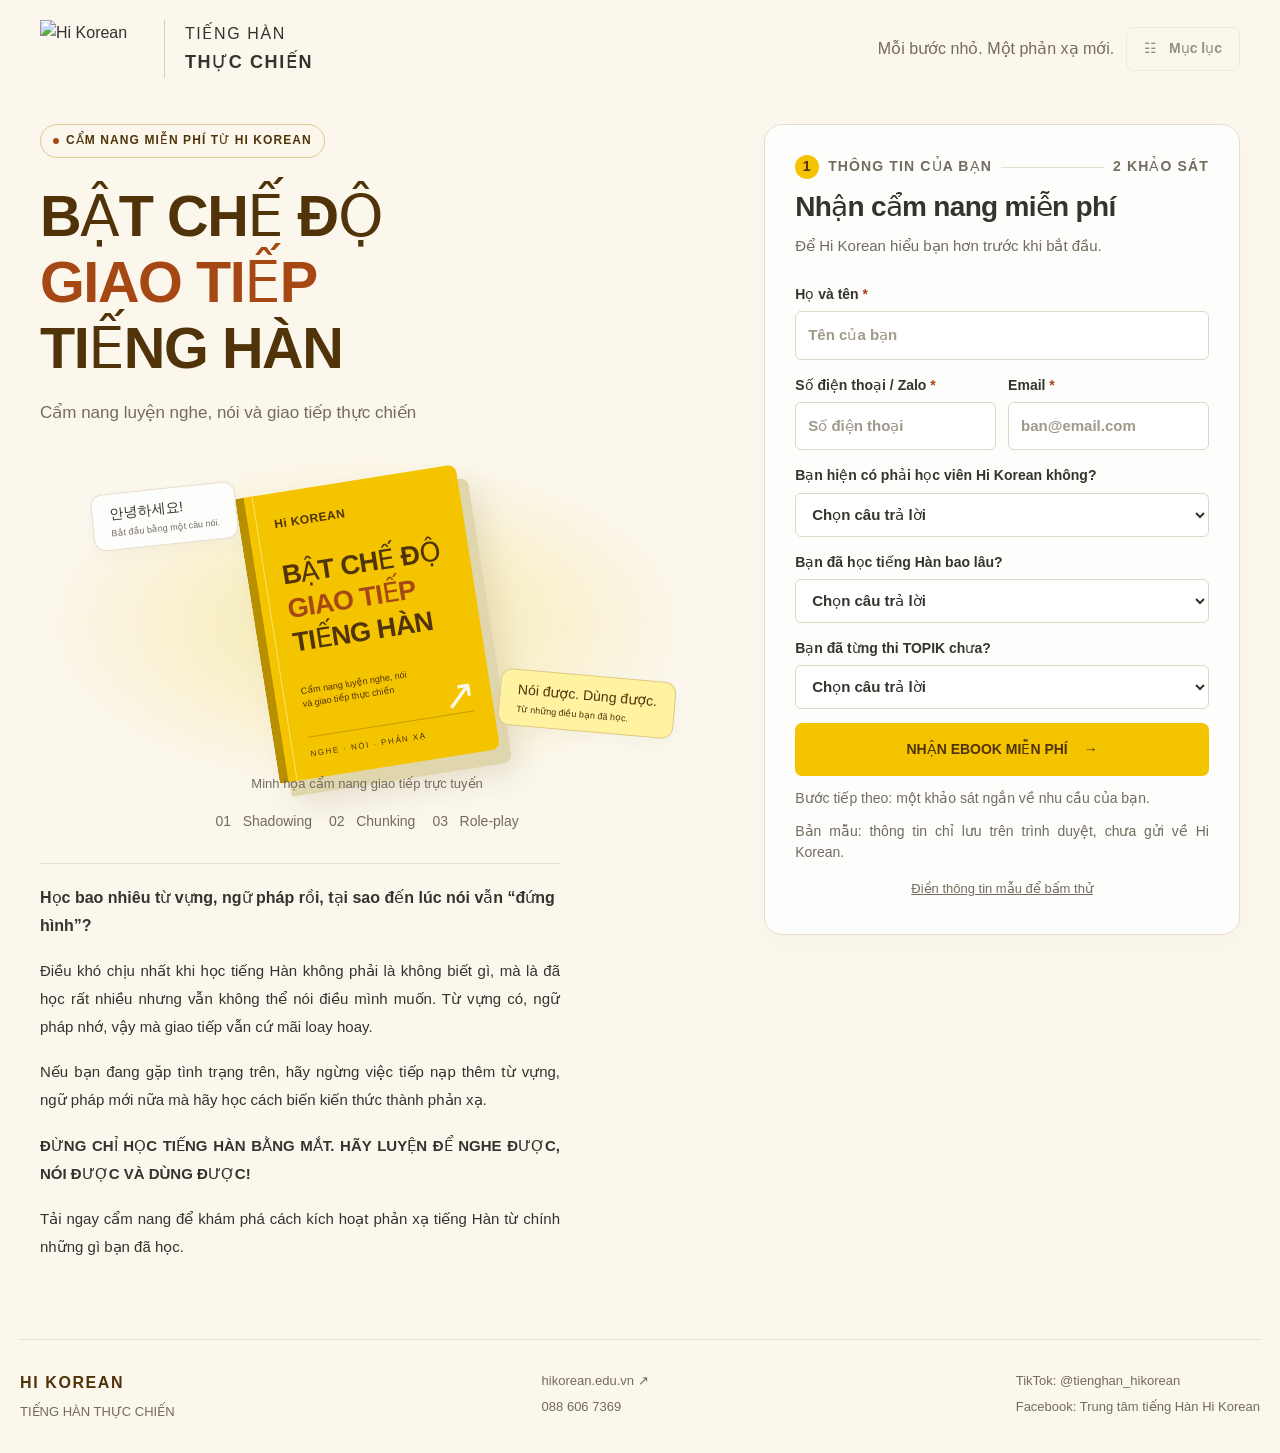
==== index.html @ e2de351d "Publish approved Hi Korean website" ====
<!doctype html>
<html lang="vi"><head><meta charset="utf-8"><meta name="viewport" content="width=device-width,initial-scale=1"><meta name="robots" content="noindex,nofollow"><meta name="theme-color" content="#F4C400"><meta name="description" content="Cẩm nang luyện nghe, nói và giao tiếp tiếng Hàn thực chiến cùng Hi Korean."><title>Bật chế độ giao tiếp tiếng Hàn · Hi Korean</title><link rel="icon" type="image/jpeg" href="assets/logo.jpg"><link rel="stylesheet" href="styles.css?v=20261016"><script defer src="content.js?v=20261016"></script><script defer src="gifts.js?v=20261016"></script><script defer src="app.js?v=20261016"></script></head><body>
<a class="skip" href="#main">Đến nội dung chính</a>
<header class="site-header"><a class="brand" href="#dang-ky" aria-label="Hi Korean, trang đầu"><img src="assets/logo.jpg" alt="Hi Korean"><span>TIẾNG HÀN<br><b>THỰC CHIẾN</b></span></a><div class="header-right"><span class="header-caption">Mỗi bước nhỏ. Một phản xạ mới.</span><button id="gifts-open" class="outline small" data-go="10" disabled>🎁 &nbsp; Quà tặng</button><button id="menu-open" class="outline small" disabled>☷ &nbsp; Mục lục</button></div></header>
<div id="progress"></div><main id="main" tabindex="-1"></main>
<footer><div><strong>HI KOREAN</strong><span>TIẾNG HÀN THỰC CHIẾN</span></div><div><a href="https://hikorean.edu.vn" target="_blank" rel="noopener">hikorean.edu.vn ↗</a><a href="tel:0886067369">088 606 7369</a></div><div><a href="https://www.tiktok.com/@tienghan_hikorean" target="_blank" rel="noopener">TikTok: @tienghan_hikorean</a><span>Facebook: Trung tâm tiếng Hàn Hi Korean</span></div></footer>
<dialog id="review-dialog" aria-labelledby="review-title"><button class="dialog-close" data-close aria-label="Đóng">×</button><span class="eyebrow">GÓC DUYỆT THIẾT KẾ</span><h2 id="review-title">Một cẩm nang trực tuyến, từng bước thực hành.</h2><p>Nền kem, vàng ấm và nâu đậm lấy từ PowerPoint chị cung cấp. Mỗi màn hình tập trung vào một bước.</p><ol class="review-flow"><li>Đăng ký</li><li>Khảo sát nhu cầu</li><li>Popup mở khóa → phần vấn đề</li><li>Mục lục truy cập từ thanh điều hướng</li><li>Vấn đề giao tiếp</li><li>Shadowing</li><li>Chunking</li><li>Role-play</li><li>Luyện nói với AI</li><li>Lời mời thực chiến giao tiếp</li><li>Trang quà tặng</li></ol><h3>Đã bấm thử được</h3><p>Kiểm tra form, khảo sát, mở khóa tuần tự, quay lại, lưu tiến độ trên trình duyệt, phát video, ẩn/hiện lời và đáp án, sao chép prompt, liên kết Zalo.</p><h3>Cần bổ sung trước khi ra mắt</h3><ul><li><b>Nơi nhận đăng ký:</b> chưa kết nối Google Sheets/CRM, chưa gửi email. Bản mẫu chỉ lưu trên trình duyệt này.</li><li><b>Ảnh hướng dẫn Voice:</b> đang dùng minh họa hội thoại; cần ảnh thao tác thực tế. Mô tả gói và giới hạn Voice trong brief cần kiểm tra lại trước khi đăng.</li></ul><p class="note">Mở khóa theo tiến độ là hành vi của bản mẫu trên thiết bị, không phải cơ chế bảo vệ nội dung.</p><button class="outline" id="reset-open">Bắt đầu lại bản mẫu</button></dialog>
<dialog id="ebook-dialog" aria-labelledby="ebook-title" class="unlock-popup"><div class="success-icon">✓</div><h2 id="ebook-title">🎉 MỞ KHÓA EBOOK THÀNH CÔNG!</h2><p>Bạn đã sẵn sàng thay đổi cách học tiếng Hàn của mình.</p><p>Với cẩm nang “BẬT CHẾ ĐỘ GIAO TIẾP TIẾNG HÀN”, hãy khám phá cách luyện nghe, nói và kích hoạt phản xạ để những gì bạn đã học thực sự được sử dụng trong giao tiếp.</p><p><strong>Đừng chỉ học để biết. Hãy luyện để nói được!</strong></p><p>👉 Nhấn nút bên dưới để nhận cẩm nang của bạn.</p><button class="primary full" data-enter-guide>NHẬN EBOOK NGAY →</button></dialog>
<dialog id="reset-dialog" aria-labelledby="reset-title"><h2 id="reset-title">Bắt đầu lại bản mẫu?</h2><p>Xóa thông tin thử và tiến độ của bản mẫu trên trình duyệt này.</p><div class="actions"><button class="outline" data-close>Giữ tiến độ</button><button class="primary" id="reset-confirm">Bắt đầu lại</button></div></dialog>
<div id="toast" role="status" aria-live="polite"></div><noscript>Vui lòng bật JavaScript để trải nghiệm hành trình học.</noscript>
</body></html>
---- styles.css ----
:root{--cream:#FBF7EC;--yellow:#F4C400;--pale:#FFF2A1;--ink:#34332C;--brown:#503308;--orange:#A64813;--muted:#736b5e;--line:#e5dece;--white:#FDFDFB;--green:#426650;font-family:Arial,'Helvetica Neue',sans-serif;color:var(--ink);font-synthesis:none}*{box-sizing:border-box}body{margin:0;background:var(--cream);line-height:1.65}button,input,select,textarea{font:inherit}button,a,input,select,summary{ -webkit-tap-highlight-color:transparent}button,a{touch-action:manipulation}button{cursor:pointer}button:disabled{cursor:not-allowed;opacity:.52}a{color:inherit}button{color:inherit}button:focus-visible,a:focus-visible,input:focus-visible,select:focus-visible,textarea:focus-visible,summary:focus-visible{outline:3px solid #a64813;outline-offset:4px}button{border:0}h1,h2,h3,p{margin-top:0}h1,h2,h3{line-height:1.22;letter-spacing:-.04em}h1{font-size:clamp(36px,4.5vw,62px);font-weight:800}h2{font-size:clamp(29px,3vw,40px)}h3{font-size:22px;letter-spacing:-.025em}p{margin-bottom:20px}small,.note{font-size:13px;color:var(--muted)}[hidden]{display:none!important}.skip{position:absolute;top:-80px;z-index:1000;background:var(--yellow);padding:12px}.skip:focus{top:0}.preview-bar{height:32px;background:var(--brown);color:var(--cream);padding:0 max(24px,calc((100% - 1240px)/2));display:flex;justify-content:space-between;align-items:center;font-size:11px;letter-spacing:.04em}.preview-bar i{display:inline-block;width:5px;height:5px;border-radius:50%;background:var(--yellow);margin-right:7px}.preview-bar button{background:none;color:var(--cream);font-size:11px;padding:0}.site-header{max-width:1320px;margin:auto;min-height:98px;display:flex;align-items:center;justify-content:space-between;padding:18px 40px;gap:20px}.brand{display:flex;align-items:center;gap:22px;text-decoration:none}.brand img{width:88px;height:48px;object-fit:contain;mix-blend-mode:multiply}.brand>span{border-left:1px solid #d8cfbb;padding-left:20px;font-size:9px;letter-spacing:.15em;line-height:1.8}.header-right{display:flex;gap:30px;align-items:center}.header-caption{font-size:12px;color:var(--muted)}.primary,.outline,.text-button{border-radius:7px;font-size:14px;font-weight:700;display:inline-flex;justify-content:center;align-items:center;gap:16px;padding:15px 24px;text-decoration:none;min-height:49px;transition:background .15s,transform .15s}.primary{background:var(--yellow);color:var(--brown)}.primary:hover{background:#eac000;transform:translateY(-1px)}.outline{border:1px solid var(--line);background:transparent}.outline:hover{background:#f0e9d8}.text-button{padding:10px 0;background:none;color:var(--brown);text-decoration:underline;text-underline-offset:4px}.small{padding:9px 17px;min-height:40px;font-size:12px}.full{width:100%}.eyebrow{display:block;font-size:11px;font-weight:700;letter-spacing:.18em;color:var(--orange);margin-bottom:18px}.pill{display:inline-flex;align-items:center;border:1px solid #ddca8f;border-radius:30px;padding:6px 12px;letter-spacing:.09em;font-size:10px;font-weight:700;color:var(--brown);gap:7px}.dot{width:6px;height:6px;background:var(--orange);border-radius:50%}#main{min-height:65vh;outline:none}#progress:empty{display:none}.progress-wrap{max-width:1240px;margin:0 auto 25px;padding:0 0 18px;border-bottom:1px solid var(--line);display:flex;align-items:center;gap:22px}.progress-wrap>span{font-size:11px;color:var(--muted);white-space:nowrap}.progress-track{height:3px;background:#e4ddcd;flex:1;border-radius:9px}.progress-track div{height:100%;background:var(--yellow);transition:width .2s}.hero{max-width:1320px;padding:26px 40px 60px;margin:auto;display:grid;grid-template-columns:minmax(0,1.1fr) minmax(360px,.8fr);gap:70px;align-items:start}.hero h1{margin:25px 0 18px;color:var(--brown);line-height:1.12}.hero h1 em{font-style:normal;color:var(--orange);display:block}.hero-sub{font-size:16px;max-width:470px;color:var(--muted)}.book-scene{height:342px;position:relative;display:flex;align-items:center;justify-content:center;margin-top:25px;background:radial-gradient(ellipse,#f6e9a8 0,transparent 70%);isolation:isolate}.book{position:relative;width:223px;height:288px;padding:22px 19px 18px 26px;background:var(--yellow);box-shadow:10px 15px 0 #e0d6ad,16px 24px 32px #50330820;transform:rotate(-9deg);border-radius:2px 8px 8px 2px;color:var(--brown);display:flex;flex-direction:column;justify-content:space-between;border-left:9px solid #b78f00}.book:after{content:'';position:absolute;left:8px;top:0;height:100%;border-left:1px solid #fff5aa99}.book-brand{font-size:12px;font-weight:900;letter-spacing:.04em}.book-title{font-size:27px;font-weight:900;line-height:1.18;letter-spacing:-.04em}.book-title span{color:var(--orange)}.book-line{font-size:9px;max-width:130px;line-height:1.5}.book-bottom{font-size:8px;letter-spacing:.2em;border-top:1px solid #50330844;padding-top:10px}.book-mark{position:absolute;right:15px;bottom:40px;font-size:40px;line-height:1;color:var(--cream)}.bubble{position:absolute;border:1px solid var(--line);background:var(--white);padding:10px 17px;box-shadow:0 6px 15px #50330808;border-radius:12px;font-size:14px;z-index:2;line-height:1.4}.bubble small{font-size:9px;display:block;margin-top:3px}.bubble.one{left:8%;top:35px;transform:rotate(-6deg)}.bubble.two{right:3%;bottom:62px;transform:rotate(5deg);background:var(--brown);color:var(--pale);border:0}.bubble.two small{color:var(--pale)}.book-note{position:absolute;bottom:0;font-size:10px;color:var(--muted)}.book-caption{display:flex;gap:17px;justify-content:center;font-size:11px;color:var(--muted);margin-top:15px}.form-panel{background:var(--white);border:1px solid var(--line);border-radius:18px;padding:30px;box-shadow:0 10px 30px #50330805}.form-panel h2{font-size:27px;margin:10px 0}.form-panel .sub{font-size:13px;color:var(--muted);margin-bottom:24px}.form-step{display:flex;align-items:center;gap:9px;font-size:10px;font-weight:700;letter-spacing:.08em;color:var(--muted)}.form-step b{border-radius:50%;background:var(--yellow);color:var(--brown);width:24px;height:24px;display:grid;place-items:center}.form-step i{flex:1;height:1px;background:var(--line)}label.field{display:block;font-size:12px;font-weight:700;margin-bottom:14px}label.field>span{color:var(--orange)}input:not([type=checkbox]):not([type=radio]),select,textarea{width:100%;background:white;border:1px solid #ddd7ca;border-radius:6px;color:var(--ink);padding:11px 12px;min-height:44px;margin-top:5px;font-size:13px}input::placeholder{color:#a09889}.fields-two{display:grid;grid-template-columns:1fr 1fr;gap:12px}.form-panel .note{font-size:11px;line-height:1.5;margin:12px 0 0;text-align:center}.sample-link{margin:10px auto 0;display:block;background:none;color:var(--muted);font-size:11px;text-decoration:underline;padding:5px}.form-error{color:#a22b13;font-size:13px;margin:10px 0}.hero-message{border-top:1px solid var(--line);margin:30px 0 0;padding-top:20px;max-width:520px;font-size:14px}.hero-message details{font-size:13px}.hero-message summary{font-weight:700;color:var(--brown)}details summary{cursor:pointer;min-height:44px;padding:10px 0}details p:last-child{margin-bottom:4px}.hero-message .callout{margin-top:15px}.callout{background:#f8ecc1;padding:22px 26px;border-left:3px solid var(--yellow);border-radius:0 8px 8px 0;color:var(--brown)}.callout p:last-child{margin:0}.callout strong{font-weight:700}.shell{max-width:1240px;margin:0 auto 70px;display:grid;grid-template-columns:225px minmax(0,1fr);gap:55px}.sidebar{align-self:start;position:sticky;top:25px}.sidebar .eyebrow{color:var(--muted);font-size:10px;margin:0 0 20px}.side-nav{display:flex;flex-direction:column;gap:5px}.side-nav button{display:flex;align-items:center;text-align:left;gap:12px;background:none;padding:12px 10px;font-size:12px;border-radius:7px}.side-nav button.active{background:#f6e9b1;font-weight:700;color:var(--brown)}.side-nav button:disabled{opacity:.55}.nav-num{display:grid;place-items:center;flex-shrink:0;width:25px;height:25px;border:1px solid #d4c9b4;border-radius:50%;font-size:10px}.active .nav-num{border-color:var(--brown);background:var(--brown);color:var(--pale)}.done .nav-num{border-color:#cbd9cd;background:#e8eee5;color:var(--green)}.sidebar-note{font-size:11px;color:var(--muted);border-top:1px solid var(--line);padding-top:20px;margin-top:24px}.article{min-width:0}.article-head{padding:22px 0 22px;border-bottom:1px solid var(--line);margin-bottom:30px}.article-head h1{font-size:clamp(34px,3.5vw,49px);max-width:800px;margin-bottom:16px;color:var(--brown)}.article-head .lead{font-size:16px;color:var(--muted);max-width:740px;margin-bottom:0}.prose{max-width:760px;font-size:16px;line-height:1.85}.prose h2{font-size:28px;margin-top:36px}.prose h3{margin-top:28px}.section{margin:38px 0}.section-title{display:flex;align-items:center;justify-content:space-between;gap:15px;margin-bottom:18px}.section-title h2,.section-title h3{margin:0}.steps{counter-reset:step}.step-item{display:grid;grid-template-columns:38px 1fr;gap:17px;border-bottom:1px solid var(--line);padding:18px 0}.step-item>span{font-size:13px;color:var(--orange);font-weight:700}.step-item h3{font-size:17px;letter-spacing:-.02em;margin:0 0 8px}.step-item p{font-size:14px;color:var(--muted);margin:0;line-height:1.75}.lesson-tabs{display:flex;gap:22px;border-bottom:1px solid var(--line);margin-bottom:30px}.lesson-tabs a{font-size:13px;font-weight:700;text-decoration:none;padding:10px 0 14px}.lesson-tabs a:last-child{color:var(--orange)}.practice{background:var(--white);border:1px solid var(--line);border-radius:16px;padding:30px;scroll-margin-top:20px}.practice h2{font-size:30px;color:var(--brown)}.practice>p{font-size:14px;color:var(--muted)}video{width:100%;display:block;border-radius:9px;background:#231f19;max-height:450px}.video-caption{font-size:11px;color:var(--muted);margin:8px 0 20px}.transcript{margin-top:16px}.line{padding:13px 0;border-bottom:1px solid var(--line)}.line .ko{display:block;font-size:19px;color:var(--brown);font-weight:700;letter-spacing:-.02em}.line .vi{display:block;font-size:13px;color:var(--muted);margin-top:4px}.ko{font-family:Arial,'Apple SD Gothic Neo','Malgun Gothic',sans-serif;word-break:keep-all;overflow-wrap:anywhere}.chunk-example{background:var(--cream);padding:22px;border-radius:8px;margin:20px 0}.chunk-example .ko{font-size:20px;line-height:1.9}.checks{display:grid;gap:11px}.checks label{display:flex;gap:10px;align-items:flex-start;font-size:14px}.checks input{accent-color:var(--orange);margin-top:5px;width:17px;height:17px;flex-shrink:0}.bottom-nav{margin-top:40px;border-top:1px solid var(--line);padding-top:25px;display:flex;justify-content:space-between;gap:20px;align-items:center}.bottom-nav small{font-size:11px}.transition{font-size:15px;font-style:italic;color:var(--muted);margin-top:30px}.center-page{max-width:1040px;margin:40px auto 80px;padding:0 35px}.center-page.center{text-align:center;max-width:750px}.center-page h1{font-size:46px;color:var(--brown)}.center-page .book-scene{max-width:500px;margin:15px auto 35px}.success-icon{width:64px;height:64px;display:grid;place-items:center;background:var(--yellow);color:var(--brown);font-size:30px;border-radius:50%;margin:0 auto 25px}.actions{display:flex;gap:12px;justify-content:center;flex-wrap:wrap}.missing{display:block;color:var(--orange);font-size:11px;margin-top:8px}.survey{max-width:800px;margin:auto}.survey fieldset{border:0;margin:30px 0;padding:0}.survey legend{font-size:19px;font-weight:700;line-height:1.5;margin-bottom:15px}.survey legend span{color:var(--orange);margin-right:8px}.choices{display:grid;grid-template-columns:1fr 1fr;gap:10px}.choice{display:flex;align-items:flex-start;gap:10px;cursor:pointer;background:var(--white);border:1px solid var(--line);padding:15px;border-radius:9px;font-size:13px;line-height:1.6}.choice:has(input:checked){background:#fff3bd;border-color:#b69926}.choice input{width:17px;height:17px;flex-shrink:0;accent-color:var(--brown);margin-top:2px}.toc-intro{display:flex;justify-content:space-between;align-items:center;gap:35px;margin-bottom:40px}.toc-intro h1{margin:0;font-size:44px}.toc-intro p{max-width:380px;color:var(--muted);font-size:14px;margin:0}.toc-list{display:grid;grid-template-columns:1fr 1fr;gap:13px}.toc-card{background:var(--white);border:1px solid var(--line);border-radius:12px;padding:23px;display:grid;grid-template-columns:35px 1fr 20px;gap:15px;align-items:center;text-align:left}.toc-card:not(:disabled):hover{border-color:var(--orange)}.toc-card .toc-no{font-size:24px;color:var(--orange);font-weight:700}.toc-card h3{font-size:17px;margin:0 0 7px}.toc-card p{font-size:12px;color:var(--muted);margin:0}.toc-card .status{font-size:10px;color:var(--green);display:block;margin-top:8px}.toc-card:disabled{opacity:.55}.toc-card:disabled .status{color:var(--muted)}.tools-list{padding:0;list-style:none}.tools-list li{padding:13px 0;border-bottom:1px solid var(--line);font-size:14px}.reflex-row{padding:16px 0;border-bottom:1px solid var(--line)}.reflex-row>div{display:flex;justify-content:space-between;align-items:center;gap:20px;font-size:14px}.answer{background:#f8edbb;color:var(--brown);padding:13px 16px;border-radius:7px;margin-top:12px;font-size:19px}.chunk-card{border-bottom:1px solid var(--line);padding:25px 0}.chunk-card h3{font-size:22px}.chunk-card .chunk-label{font-size:10px;color:var(--orange);font-weight:700;letter-spacing:.13em}.chunk-card .big-ko{font-size:27px;font-weight:700;color:var(--brown);margin:10px 0}.dialogue{display:flex;flex-direction:column;gap:15px;margin:22px 0}.chat-row{max-width:87%;background:var(--cream);border-radius:3px 14px 14px 14px;padding:17px 20px;align-self:flex-start}.chat-row.self{align-self:flex-end;background:#fff0ac;border-radius:14px 3px 14px 14px}.chat-row .speaker{font-size:10px;letter-spacing:.06em;color:var(--muted);display:block;margin-bottom:5px}.chat-row .ko{font-size:18px}.chat-row .vi{font-size:12px;color:var(--muted);margin:6px 0 0}.chat-hidden{font-size:14px;font-style:italic;color:var(--orange)}.prompt{border:1px solid var(--line);border-radius:10px;overflow:hidden}.prompt-head{display:flex;justify-content:space-between;align-items:center;padding:10px 18px;background:#f1eadb;font-size:11px;font-weight:700;gap:15px}.prompt pre{font:14px/1.8 Arial,sans-serif;white-space:pre-wrap;padding:22px;margin:0;overflow-wrap:anywhere;background:var(--white)}.ai-visual{background:var(--brown);border-radius:16px;padding:28px;color:var(--cream);margin:28px 0}.ai-visual .chat-row{background:#6c5028;color:white}.ai-visual .chat-row.self{background:var(--pale);color:var(--brown)}.ai-visual .speaker{color:inherit;opacity:.7}.ai-visual .chat-row .vi{color:inherit;opacity:.8}.ai-visual>small{color:#ddd0b3;display:block;margin-bottom:10px}.workflow{display:flex;flex-wrap:wrap;gap:7px;margin:20px 0;font-size:12px;align-items:center}.workflow span{background:#f1e9d6;border-radius:5px;padding:6px 9px}.webinar-hero{display:grid;grid-template-columns:1.15fr .85fr;gap:40px;background:var(--brown);color:var(--cream);border-radius:20px;padding:40px;overflow:hidden}.webinar-hero h1{font-size:43px;color:var(--pale)}.webinar-hero .eyebrow{color:var(--yellow)}.webinar-hero p{font-size:14px}.webinar-photo{width:100%;height:100%;max-height:425px;object-fit:cover;object-position:50% 22%;border-radius:130px 130px 12px 12px}.event-info{display:flex;gap:25px;border-top:1px solid #fff2a133;border-bottom:1px solid #fff2a133;padding:16px 0;margin:20px 0}.event-info strong{display:block;font-size:21px}.event-info span{font-size:11px;color:#ddceb6}.price{font-size:12px!important;margin:0 0 20px}.price b{color:var(--yellow)}.webinar-hero .primary{font-size:12px;padding:14px 17px}.webinar-copy{max-width:760px;margin:38px auto}.completion{text-align:center;background:#eeeeda;border:1px solid #d6dcc5;padding:25px;border-radius:10px;margin-top:25px}.completion h3{margin-bottom:12px}.completion p{font-size:14px;margin-bottom:12px}footer{max-width:1240px;margin:0 auto;padding:30px 0;border-top:1px solid var(--line);display:flex;justify-content:space-between;gap:20px;color:var(--muted);font-size:11px}footer>div{display:flex;flex-direction:column;gap:5px}footer strong{font-size:16px;color:var(--brown);letter-spacing:.1em}footer a{text-decoration:none}dialog{border:1px solid var(--line);border-radius:16px;background:var(--cream);color:var(--ink);max-width:min(680px,calc(100% - 32px));max-height:88vh;padding:35px;box-shadow:0 25px 100px #0003}dialog::backdrop{background:#30271480;backdrop-filter:blur(4px)}dialog h2{font-size:30px}dialog p,dialog li{font-size:14px}dialog h3{font-size:18px;margin-top:25px}.dialog-close{position:absolute;right:13px;top:9px;width:34px;height:34px;border-radius:50%;font-size:24px;background:none}.review-flow{display:grid;grid-template-columns:1fr 1fr;gap:7px;padding-left:24px}.review-flow li{padding:7px 10px;background:#f1e8d5;border-radius:6px}#toast{position:fixed;bottom:25px;left:50%;transform:translate(-50%,20px);background:var(--brown);color:var(--cream);border-radius:8px;padding:12px 22px;box-shadow:0 5px 25px #0002;opacity:0;pointer-events:none;z-index:2000;font-size:13px;transition:.2s;max-width:90vw}#toast.show{opacity:1;transform:translate(-50%,0)}.toggle-content{margin-top:20px}.chapter-number{font-size:85px;line-height:1;color:#dcc767;letter-spacing:-.06em;float:right;margin-left:20px}.map-link{font-size:12px;color:var(--muted)}
@media(min-width:1500px){.hero{padding-top:50px}.hero h1{font-size:66px}.book-scene{height:365px}.form-panel{padding:35px}}
@media(max-width:1100px){.hero{gap:35px;padding-inline:28px}.hero h1{font-size:47px}.shell{padding:0 28px;grid-template-columns:190px minmax(0,1fr);gap:30px}.progress-wrap{margin-inline:28px}footer{margin-inline:28px}.webinar-hero{padding:28px;gap:25px}.webinar-hero h1{font-size:35px}.toc-intro{display:block}.toc-intro p{margin-top:20px;max-width:100%}}
@media(max-width:760px){.site-header{padding:16px 20px;min-height:84px}.header-caption,.brand>span{display:none}.brand img{width:80px;height:43px}.preview-bar{padding:0 20px}.hero{display:flex;flex-direction:column;padding:14px 20px 45px;gap:30px}.hero-copy{width:100%}.hero h1{font-size:44px;max-width:500px;margin-top:22px}.hero-sub{font-size:15px}.book-scene{height:288px;margin:15px 0 0}.book{width:190px;height:247px;padding:17px 15px 15px 20px}.book-title{font-size:23px}.bubble.one{left:4%;top:20px}.bubble.two{right:1%;bottom:55px}.book-caption{font-size:10px;gap:12px}.form-panel{width:100%;padding:23px;border-radius:12px}.hero-message{margin-top:25px}.shell{display:block;padding:0 20px;margin-bottom:45px}.sidebar{display:none}.article-head{padding-top:8px}.article-head h1{font-size:36px}.article-head .lead{font-size:15px}.progress-wrap{margin:0 20px 22px;gap:12px;padding-bottom:13px}.progress-wrap>span{font-size:10px}.prose{font-size:15px}.practice{padding:20px 17px;border-radius:12px}.practice h2{font-size:27px}.section-title{flex-wrap:wrap}.section-title h3{font-size:20px}.line .ko{font-size:18px}.center-page{margin:20px auto 50px;padding:0 20px}.center-page h1{font-size:35px}.choices{grid-template-columns:1fr}.survey legend{font-size:17px}.toc-list{grid-template-columns:1fr}.toc-intro h1{font-size:35px}.toc-card{padding:20px}.bottom-nav{gap:12px}.bottom-nav .primary{font-size:12px;padding:13px 16px}.bottom-nav small{display:none}.step-item{grid-template-columns:28px 1fr;gap:10px}.chunk-card .big-ko{font-size:22px}.chat-row{max-width:93%;padding:14px}.chat-row .ko{font-size:17px}.prompt pre{padding:18px;font-size:13px}.webinar-hero{grid-template-columns:1fr;padding:27px 22px;gap:25px}.webinar-hero h1{font-size:38px}.webinar-photo{height:300px;max-width:300px;margin:auto;display:block}.webinar-copy{font-size:15px}.event-info{gap:24px}footer{flex-direction:column;margin:0 20px;padding:25px 0;gap:17px}dialog{padding:28px 22px}.review-flow{grid-template-columns:1fr}.chapter-number{font-size:65px}.fields-two{gap:10px}.ai-visual{padding:20px}.reflex-row>div{gap:10px}.reflex-row .small{font-size:11px;padding:7px 10px;flex-shrink:0}}
@media(prefers-reduced-motion:reduce){*{transition:none!important;scroll-behavior:auto!important}}

.mobile-signup{display:none}#registration-panel{scroll-margin-top:20px}
@media(max-width:760px){.mobile-signup{display:inline-flex;margin:0 0 5px}.book-scene{height:320px}.book-note{bottom:0}.book-caption{margin-top:13px}}

.unlock-popup{text-align:center;max-width:min(590px,calc(100% - 32px));padding:36px}.unlock-popup h2{font-size:28px;color:var(--brown)}.unlock-popup .success-icon{margin-bottom:20px}.unlock-popup p{line-height:1.8}.unlock-popup .primary{margin-top:5px}
@media(max-width:760px){.unlock-popup{padding:28px 22px}.unlock-popup h2{font-size:24px}}

/* Restore the original, Vietnamese-capable system font on every device. */
h1,h2,h3,.book-title,.survey legend{font-family:Arial,'Helvetica Neue',sans-serif;letter-spacing:-.025em;line-height:1.25}
h1{font-weight:800}h2,h3{font-weight:700}.hero h1{line-height:1.15}.survey h1{font-size:clamp(36px,4.5vw,52px)}.survey legend{font-size:21px;line-height:1.5;font-weight:700}.article-head h1{font-size:clamp(34px,3.5vw,49px)}
#main p,.prose,.transition{ text-align:justify;text-justify:inter-word;overflow-wrap:break-word}.form-panel .note,.center-page.center p,.completion p,.toc-card p,.gift-tabs span,.chat-row p{ text-align:inherit}.header-right{gap:12px}.event-info>div:first-child{flex:1}.event-info span{display:block;line-height:1.7}
.survey-dropdown{border:1px solid #d9d0bd;border-radius:8px;background:var(--white);overflow:hidden}.survey-dropdown>summary{display:flex;align-items:center;justify-content:space-between;gap:15px;padding:14px 17px;list-style:none;font-size:14px;min-height:52px}.survey-dropdown>summary::-webkit-details-marker{display:none}.survey-dropdown[open]>summary{border-bottom:1px solid var(--line);background:#f7efda}.survey-dropdown[open] .dropdown-chevron{transform:rotate(180deg)}.survey-dropdown .choices{display:flex;flex-direction:column;gap:0;padding:5px 12px;max-height:350px;overflow-y:auto}.survey-dropdown .choice{border:0;border-bottom:1px solid var(--line);border-radius:0;padding:14px 7px;background:transparent}.survey-dropdown .choice:last-child{border-bottom:0}.survey-dropdown .choice:has(input:checked){background:#fff3bd}.survey-dropdown .choice:hover{background:#fbf7ec}.survey fieldset{margin:25px 0}
.gift-toc{display:flex;align-items:center;gap:20px;text-align:left;width:100%;padding:24px;margin-top:20px;background:#f7e7a2;border:1px solid #d7bd62;border-radius:12px}.gift-toc>span{font-size:27px;color:var(--brown)}.gift-toc>span:last-child{margin-left:auto}.gift-toc h3{font-size:25px;margin:0 0 5px}.gift-toc p{font-size:13px;margin:0;color:var(--muted)}.gift-jumps{display:flex;flex-wrap:wrap;gap:9px;margin-bottom:30px}.gift-jumps a{font-size:12px;text-decoration:none;border:1px solid var(--line);padding:9px 14px;border-radius:6px}.gift-jumps a:hover{background:var(--pale)}.gift-section{border-bottom:1px solid var(--line);padding:12px 0 32px;margin-bottom:30px;scroll-margin-top:20px}.gift-section h2{font-size:34px;color:var(--brown)}.gift-tabs{display:flex;gap:10px;margin:25px 0 8px;border-bottom:1px solid var(--line)}.gift-tabs button{background:transparent;padding:12px 20px;border-bottom:3px solid transparent;text-align:left;font-weight:700;font-size:17px}.gift-tabs button[aria-selected=true]{border-color:var(--orange);background:#f7edcd;color:var(--brown)}.gift-tabs span{display:block;font-size:11px;font-weight:400;color:var(--muted);margin-top:3px}.resource-list{list-style:none;padding:0;margin:0}.resource-list li{display:grid;grid-template-columns:35px 1fr;gap:15px;padding:25px 0;border-bottom:1px solid var(--line)}.resource-list li:last-child{border:0}.resource-number{font-size:15px;color:var(--orange);font-weight:700;padding-top:4px}.resource-list h3{font-size:25px;margin:0 0 10px}.resource-list p{font-size:14px;color:var(--muted);line-height:1.85;margin-bottom:14px}.resource-list .outline{background:var(--white)}
@media(max-width:760px){.site-header{gap:12px}.header-right{gap:7px}.header-right button{padding:8px 10px;font-size:11px}.hero h1{font-size:48px}.survey h1{font-size:43px}.survey legend{font-size:23px}.article-head h1{font-size:40px}.gift-section h2{font-size:29px}.resource-list h3{font-size:24px}.resource-list li{gap:10px;grid-template-columns:26px 1fr}.gift-tabs button{padding:10px 17px}.webinar-hero h1{font-size:43px}.gift-toc{padding:20px 15px;gap:14px}.header-caption{display:none}}

.center-page.survey{margin:20px auto 60px}

/* Brighter surfaces, larger reading text, and prominent invitations. */
.preview-bar{background:#fff0ae;color:var(--brown);border-bottom:1px solid #e3d1a0;font-size:12px;height:36px}.preview-bar button{color:var(--brown);font-size:12px}.preview-bar i{background:var(--orange)}
.bubble.two{background:#fff2a1;color:var(--brown);border:1px solid #deca83}.bubble.two small{color:var(--brown)}
.active .nav-num{background:var(--yellow);color:var(--brown);border-color:#d0ac2e}
.ai-visual{background:#fff9e6;border:1px solid #e7d8b0;color:var(--ink)}.ai-visual>small{color:var(--muted);font-size:13px}.ai-visual .chat-row{background:var(--white);color:var(--ink);border:1px solid var(--line)}.ai-visual .chat-row.self{background:#fff0ac;color:var(--brown)}
.webinar-hero{background:#fff4c7;color:var(--ink);border:1px solid #e9d99c}.webinar-hero h1{color:var(--brown)}.webinar-hero .eyebrow{color:var(--orange)}.webinar-hero .pill{color:var(--brown)}.webinar-hero p{font-size:16px}.event-info{border-color:#d6c48c}.event-info span{color:var(--muted);font-size:14px}.event-info strong{font-size:25px}.price{font-size:16px!important}.price b{color:var(--orange)}#toast{background:#fff1ae;color:var(--brown);border:1px solid #d6bd6b}
.eyebrow{font-size:13px;letter-spacing:.12em}.pill{font-size:12px}.brand>span{font-size:11px}.header-caption{font-size:14px}.form-panel .sub{font-size:15px}.form-step{font-size:12px}label.field{font-size:14px}input:not([type=checkbox]):not([type=radio]),select,textarea{font-size:15px}.form-panel .note{font-size:13px}.sample-link{font-size:13px}.progress-wrap>span{font-size:13px}.prose{font-size:17px}.step-item p,.tools-list li{font-size:16px}.step-item h3{font-size:19px}.practice>p,.practice p{font-size:16px}.practice .note,.note,.video-caption{font-size:14px}.line .ko{font-size:21px}.line .vi{font-size:15px}.checks label{font-size:16px}.side-nav button{font-size:14px}.sidebar-note{font-size:13px}.sidebar .eyebrow{font-size:12px}.toc-card p,.toc-card .status{font-size:14px}.resource-list p{font-size:16px}.resource-list .small{font-size:14px}.gift-jumps a{font-size:14px}.gift-tabs span{font-size:13px}.chat-row .vi{font-size:14px}.chat-row .speaker{font-size:12px}.prompt-head{font-size:13px}.prompt pre{font-size:15px}.book-note{font-size:12px}.book-caption{font-size:13px}footer{font-size:13px}.reflex-row>div{font-size:16px}.small{font-size:14px}
.gift-header{display:inline-flex;align-items:center;justify-content:center;padding:13px 20px;background:var(--yellow);color:var(--brown);border:1px solid #cfaa25;border-radius:9px;font-weight:800;font-size:16px;min-height:50px;box-shadow:0 4px 0 #dfbc45}.gift-header:hover{background:#ffdc40}.gift-feature{width:100%;text-align:left;background:#fff0a9;border:2px solid #e3bb29;border-radius:12px;padding:22px 18px;margin-top:22px;display:flex;flex-direction:column;gap:10px;box-shadow:0 6px 0 #f2df99}.gift-feature .gift-icon{font-size:35px}.gift-feature strong{font-size:25px;line-height:1.3;color:var(--brown)}.gift-feature>span:last-child{font-size:14px;line-height:1.6;color:var(--brown)}
.gift-banner{display:flex;align-items:center;justify-content:space-between;gap:22px;background:linear-gradient(110deg,#fff4c0,#ffde59);border:2px solid #e4bf35;box-shadow:0 6px 0 #f1dfa1;border-radius:15px;padding:28px;width:100%;margin:35px 0 12px;text-align:left;color:var(--brown)}.gift-banner>span{font-size:44px}.gift-banner strong{font-size:26px;line-height:1.35;display:block}.gift-banner p{font-size:15px;margin:9px 0 0}.gift-banner>b{font-size:34px}.gift-toc{padding:30px;border-width:2px;box-shadow:0 5px 0 #efdda0}.gift-toc h3{font-size:28px}.gift-toc p{font-size:16px}
.webinar-hero .webinar-cta{position:relative;isolation:isolate;overflow:hidden;min-height:86px;width:100%;padding:19px 14px;gap:12px;font-size:17px;line-height:1.5;text-align:center;background:linear-gradient(120deg,#ffe463,#f8c400,#ffe463);border:2px solid #d3a521;box-shadow:0 5px 0 #d1a62c,0 0 0 5px #ffdf6440;animation:cta-glow 2.8s ease-in-out infinite}.webinar-cta:after{content:'';position:absolute;top:-35%;left:-65%;width:35%;height:180%;background:linear-gradient(90deg,transparent,#fff9,transparent);transform:skewX(-20deg);animation:cta-shine 3.8s ease-in-out infinite;pointer-events:none;z-index:-1}.cta-spark{font-size:27px;animation:cta-sparkle 2.4s ease-in-out infinite}.cta-spark:last-child{animation-delay:.7s}
@keyframes cta-glow{0%,100%{box-shadow:0 5px 0 #d1a62c,0 0 0 5px #ffdf6440}50%{box-shadow:0 5px 0 #d1a62c,0 0 24px 7px #f5c40065}}@keyframes cta-shine{0%,35%{left:-65%}70%,100%{left:140%}}@keyframes cta-sparkle{0%,100%{transform:scale(.9) rotate(-12deg);opacity:.7}50%{transform:scale(1.15) rotate(12deg);opacity:1}}
@media(max-width:760px){.header-right{gap:8px}.header-right .gift-header{font-size:13px;max-width:155px;padding:10px 12px;line-height:1.4;min-height:49px}.header-right #menu-open{font-size:12px;padding:10px}.hero h1{font-size:43px}.survey h1{font-size:36px}.survey legend{font-size:19px}.article-head h1{font-size:35px}.webinar-hero h1{font-size:36px}.gift-section h2{font-size:27px}.resource-list h3{font-size:22px}.eyebrow{font-size:12px}.progress-wrap>span{font-size:11px}.prose{font-size:16px}.step-item p{font-size:15px}.step-item h3{font-size:18px}.form-panel .note{font-size:13px}.survey-dropdown>summary,.survey-dropdown .choice{font-size:15px}.line .ko{font-size:20px}.line .vi{font-size:15px}.book-caption{font-size:12px;gap:10px}.book-note{font-size:11px}.gift-banner{padding:23px 18px;gap:14px}.gift-banner strong{font-size:23px}.gift-banner>span{font-size:35px}.gift-banner p{font-size:14px}.gift-banner>b{font-size:26px}.gift-toc h3{font-size:24px}.gift-toc{padding:22px 17px}.webinar-hero .webinar-cta{font-size:16px;min-height:92px;gap:7px}.cta-spark{font-size:22px}.event-info{gap:16px}.event-info span{font-size:13px}.price{font-size:15px!important}.resource-list .small{font-size:14px}.gift-tabs span{font-size:13px}.gift-jumps a{font-size:13px}.article-head .lead{font-size:16px}}
@media(prefers-reduced-motion:reduce){.webinar-cta,.webinar-cta:after,.cta-spark{animation:none!important}.webinar-cta:after{display:none}}


/* Keep gifts in their original contents and completion positions. */
.brand>span{font-size:16px;line-height:1.7;letter-spacing:.1em}.brand>span b{font-size:18px}.brand img{width:102px;height:58px}.header-caption{font-size:16px}.preview-bar{min-height:42px;height:auto;padding-top:7px;padding-bottom:7px;font-size:15px}.preview-bar button{font-size:14px}.progress-wrap{gap:18px;flex-wrap:wrap}.progress-wrap>span{font-size:16px;line-height:1.6;white-space:normal}.progress-wrap>span:first-child{max-width:70%}.progress-track{min-width:70px}.eyebrow,.sidebar .eyebrow{font-size:14px;line-height:1.7;letter-spacing:.1em}.form-step{font-size:14px}.brand>span{flex-shrink:0}.sidebar-note{font-size:15px}.side-nav button{font-size:15px;line-height:1.6}.note,.video-caption{font-size:15px}.form-panel .note{font-size:14px}.missing{font-size:14px}.book-caption{font-size:14px}.book-note{font-size:13px}.bottom-nav small{font-size:14px}
.completion .actions{flex-direction:column;align-items:center}.completion .final-gift{display:flex;width:100%;padding:24px;min-height:108px;font-size:25px;line-height:1.4;background:linear-gradient(110deg,#fff0ac,#ffd94b);border:2px solid #d7ae29;box-shadow:0 6px 0 #e6ca73;gap:22px;border-radius:13px}.final-gift>span:first-child{font-size:38px}.final-gift small{font-size:16px;font-weight:400;color:var(--brown)}.completion .outline{order:2}.gift-toc h3{font-size:28px}
@media(max-width:760px){.brand img{width:88px;height:50px}.brand>span{display:none}.header-right .small,.header-right #menu-open{font-size:14px;padding:10px 12px;white-space:nowrap}.preview-bar{font-size:13px}.preview-bar button{font-size:13px}.progress-wrap>span{font-size:14px}.progress-wrap>span:first-child{max-width:100%;flex-basis:100%}.progress-wrap .progress-track{flex:1;min-width:120px}.eyebrow{font-size:13px}.form-step{font-size:13px}.book-caption{font-size:13px}.book-note{font-size:12px}.completion .final-gift{padding:23px 16px;font-size:22px;gap:13px}.final-gift small{font-size:15px}.final-gift>span:first-child{font-size:30px}.gift-toc h3{font-size:24px}}
/* Quiet autumn palace imagery under a warm, readable golden surface. */
body{position:relative;isolation:isolate;background:#fff8df}body:before{content:'';position:fixed;inset:0;z-index:-1;pointer-events:none;background-image:linear-gradient(rgba(255,248,223,.48),rgba(255,248,223,.58)),url('assets/palace-autumn.png');background-size:cover;background-position:center 65%;opacity:.35}.webinar-hero{background-image:linear-gradient(100deg,rgba(255,248,222,.97),rgba(255,245,205,.85)),url('assets/palace-autumn.png');background-size:cover;background-position:center}.form-panel,.practice{background:rgba(253,253,251,.96)}.site-header{position:relative}.preview-bar{background:#fff0b3e8}.gift-toc{background:linear-gradient(110deg,#fff1b0f5,#ffde59f0)}
@media(max-width:760px){body:before{background-position:62% center;opacity:.3}.webinar-hero{background-image:linear-gradient(rgba(255,248,222,.94),rgba(255,245,205,.91)),url('assets/palace-autumn.png')}}

/* Registration returns to the original two-column cover and information form. */
body[data-screen=registration]{background:#FBF7EC}body[data-screen=registration]:before{display:none}body[data-screen=registration] .hero{grid-template-columns:minmax(0,1.1fr) minmax(360px,.8fr);gap:70px;align-items:start}body[data-screen=registration] .hero h1{font-size:clamp(36px,4.5vw,62px);line-height:1.15}body[data-screen=registration] .form-panel{background:#FDFDFB}body[data-screen=registration] .hero-sub{font-size:17px}body[data-screen=registration] .hero-message{font-size:16px;line-height:1.8}body[data-screen=registration] .hero-message>strong{display:block;margin-bottom:16px}body[data-screen=registration] .registration-intro p{font-size:15px;line-height:1.85;margin-bottom:18px}body[data-screen=registration] .form-panel h2{font-size:28px}body[data-screen=registration] .form-panel .sub{font-size:15px}body[data-screen=registration] label.field{font-size:14px}
@media(max-width:1100px){body[data-screen=registration] .hero{gap:35px}}@media(max-width:760px){body[data-screen=registration] .hero{display:flex;gap:30px}body[data-screen=registration] .hero h1{font-size:43px}body[data-screen=registration] .hero-message{font-size:15px}body[data-screen=registration] .form-panel{order:0}}
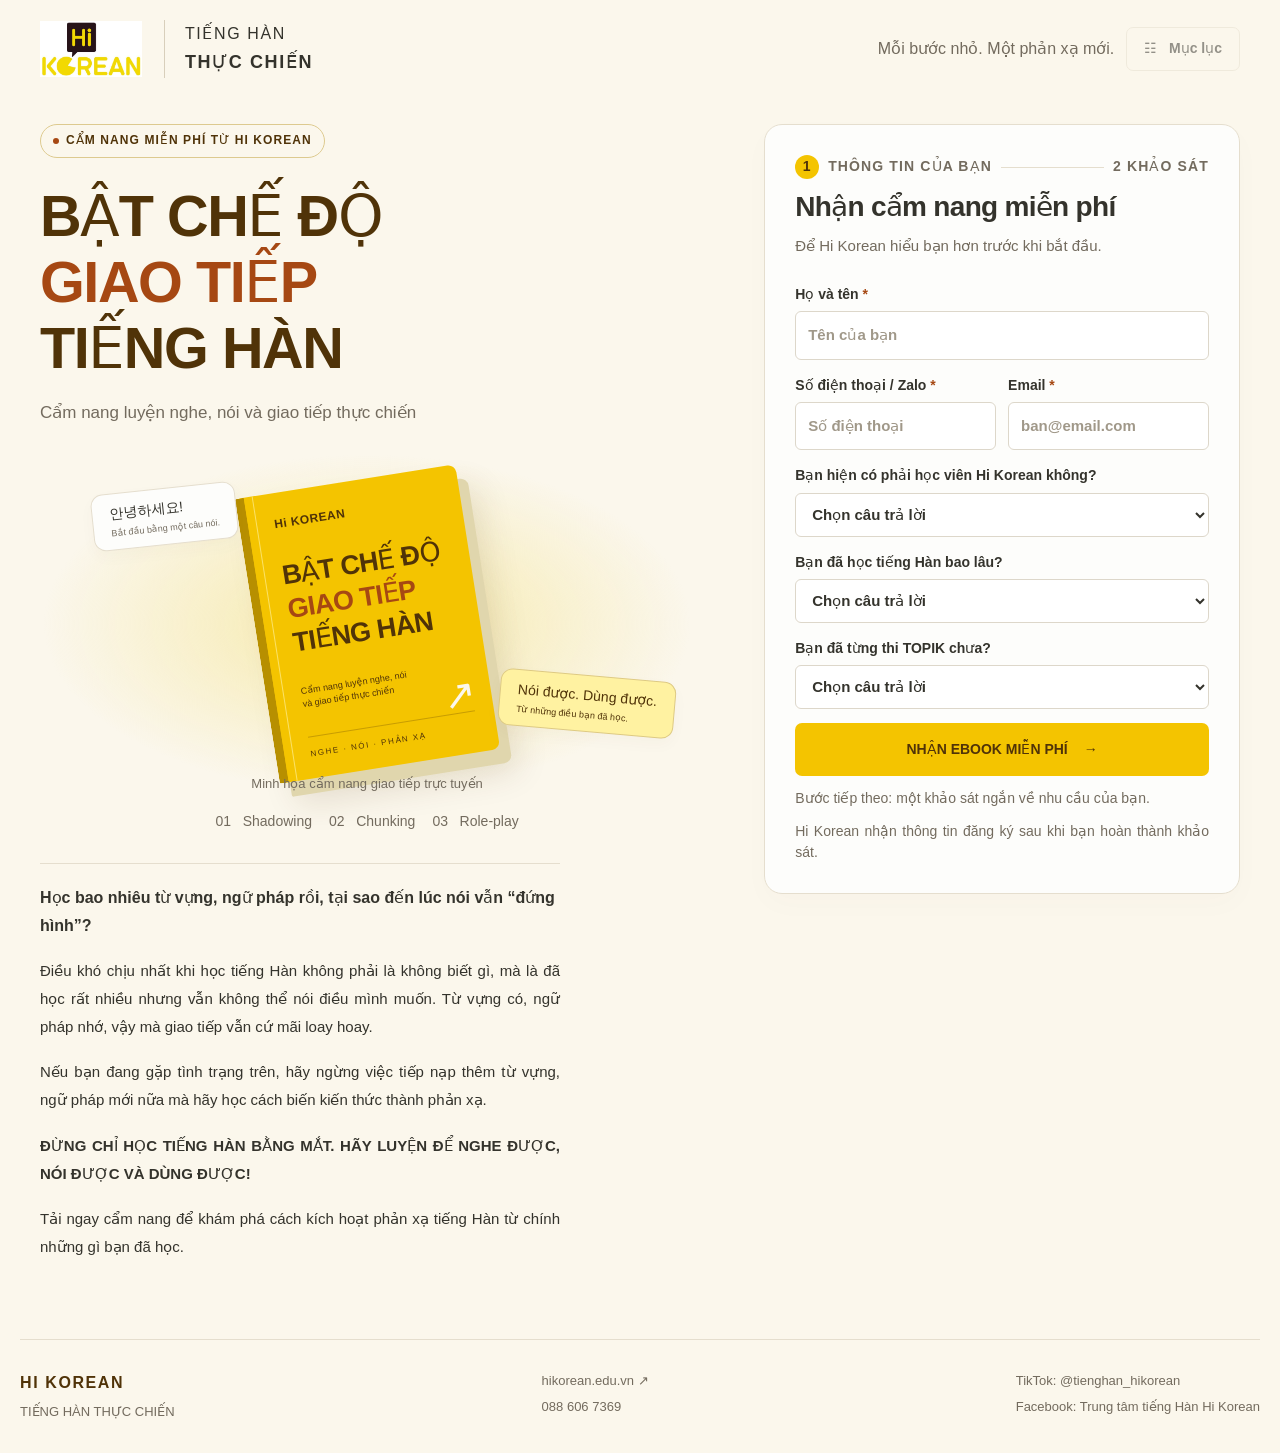
==== commit 2373a0b1: "Connect registration and survey to EBOOKGIAOTIEP" ====
--- a/index.html
+++ b/index.html
@@ -1,10 +1,10 @@
 <!doctype html>
-<html lang="vi"><head><meta charset="utf-8"><meta name="viewport" content="width=device-width,initial-scale=1"><meta name="robots" content="noindex,nofollow"><meta name="theme-color" content="#F4C400"><meta name="description" content="Cẩm nang luyện nghe, nói và giao tiếp tiếng Hàn thực chiến cùng Hi Korean."><title>Bật chế độ giao tiếp tiếng Hàn · Hi Korean</title><link rel="icon" type="image/jpeg" href="assets/logo.jpg"><link rel="stylesheet" href="styles.css?v=20261016"><script defer src="content.js?v=20261016"></script><script defer src="gifts.js?v=20261016"></script><script defer src="app.js?v=20261016"></script></head><body>
+<html lang="vi"><head><meta charset="utf-8"><meta name="viewport" content="width=device-width,initial-scale=1"><meta name="robots" content="noindex,nofollow"><meta name="theme-color" content="#F4C400"><meta name="description" content="Cẩm nang luyện nghe, nói và giao tiếp tiếng Hàn thực chiến cùng Hi Korean."><title>Bật chế độ giao tiếp tiếng Hàn · Hi Korean</title><link rel="icon" type="image/jpeg" href="assets/logo.jpg"><link rel="stylesheet" href="styles.css?v=20261016"><script defer src="content.js?v=20261016"></script><script defer src="gifts.js?v=20261016"></script><script defer src="app.js?v=20261016-data3"></script></head><body>
 <a class="skip" href="#main">Đến nội dung chính</a>
 <header class="site-header"><a class="brand" href="#dang-ky" aria-label="Hi Korean, trang đầu"><img src="assets/logo.jpg" alt="Hi Korean"><span>TIẾNG HÀN<br><b>THỰC CHIẾN</b></span></a><div class="header-right"><span class="header-caption">Mỗi bước nhỏ. Một phản xạ mới.</span><button id="gifts-open" class="outline small" data-go="10" disabled>🎁 &nbsp; Quà tặng</button><button id="menu-open" class="outline small" disabled>☷ &nbsp; Mục lục</button></div></header>
 <div id="progress"></div><main id="main" tabindex="-1"></main>
 <footer><div><strong>HI KOREAN</strong><span>TIẾNG HÀN THỰC CHIẾN</span></div><div><a href="https://hikorean.edu.vn" target="_blank" rel="noopener">hikorean.edu.vn ↗</a><a href="tel:0886067369">088 606 7369</a></div><div><a href="https://www.tiktok.com/@tienghan_hikorean" target="_blank" rel="noopener">TikTok: @tienghan_hikorean</a><span>Facebook: Trung tâm tiếng Hàn Hi Korean</span></div></footer>
-<dialog id="review-dialog" aria-labelledby="review-title"><button class="dialog-close" data-close aria-label="Đóng">×</button><span class="eyebrow">GÓC DUYỆT THIẾT KẾ</span><h2 id="review-title">Một cẩm nang trực tuyến, từng bước thực hành.</h2><p>Nền kem, vàng ấm và nâu đậm lấy từ PowerPoint chị cung cấp. Mỗi màn hình tập trung vào một bước.</p><ol class="review-flow"><li>Đăng ký</li><li>Khảo sát nhu cầu</li><li>Popup mở khóa → phần vấn đề</li><li>Mục lục truy cập từ thanh điều hướng</li><li>Vấn đề giao tiếp</li><li>Shadowing</li><li>Chunking</li><li>Role-play</li><li>Luyện nói với AI</li><li>Lời mời thực chiến giao tiếp</li><li>Trang quà tặng</li></ol><h3>Đã bấm thử được</h3><p>Kiểm tra form, khảo sát, mở khóa tuần tự, quay lại, lưu tiến độ trên trình duyệt, phát video, ẩn/hiện lời và đáp án, sao chép prompt, liên kết Zalo.</p><h3>Cần bổ sung trước khi ra mắt</h3><ul><li><b>Nơi nhận đăng ký:</b> chưa kết nối Google Sheets/CRM, chưa gửi email. Bản mẫu chỉ lưu trên trình duyệt này.</li><li><b>Ảnh hướng dẫn Voice:</b> đang dùng minh họa hội thoại; cần ảnh thao tác thực tế. Mô tả gói và giới hạn Voice trong brief cần kiểm tra lại trước khi đăng.</li></ul><p class="note">Mở khóa theo tiến độ là hành vi của bản mẫu trên thiết bị, không phải cơ chế bảo vệ nội dung.</p><button class="outline" id="reset-open">Bắt đầu lại bản mẫu</button></dialog>
+<dialog id="review-dialog" aria-labelledby="review-title"><button class="dialog-close" data-close aria-label="Đóng">×</button><span class="eyebrow">GÓC DUYỆT THIẾT KẾ</span><h2 id="review-title">Một cẩm nang trực tuyến, từng bước thực hành.</h2><p>Nền kem, vàng ấm và nâu đậm lấy từ PowerPoint chị cung cấp. Mỗi màn hình tập trung vào một bước.</p><ol class="review-flow"><li>Đăng ký</li><li>Khảo sát nhu cầu</li><li>Popup mở khóa → phần vấn đề</li><li>Mục lục truy cập từ thanh điều hướng</li><li>Vấn đề giao tiếp</li><li>Shadowing</li><li>Chunking</li><li>Role-play</li><li>Luyện nói với AI</li><li>Lời mời thực chiến giao tiếp</li><li>Trang quà tặng</li></ol><h3>Đã bấm thử được</h3><p>Kiểm tra form, khảo sát, mở khóa tuần tự, quay lại, lưu tiến độ trên trình duyệt, phát video, ẩn/hiện lời và đáp án, sao chép prompt, liên kết Zalo.</p><h3>Cần bổ sung trước khi ra mắt</h3><ul><li><b>Nơi nhận đăng ký:</b> thông tin và khảo sát được gửi về Hi Korean khi hoàn tất đăng ký.</li><li><b>Ảnh hướng dẫn Voice:</b> đang dùng minh họa hội thoại; cần ảnh thao tác thực tế. Mô tả gói và giới hạn Voice trong brief cần kiểm tra lại trước khi đăng.</li></ul><p class="note">Mở khóa theo tiến độ là hành vi của bản mẫu trên thiết bị, không phải cơ chế bảo vệ nội dung.</p><button class="outline" id="reset-open">Bắt đầu lại bản mẫu</button></dialog>
 <dialog id="ebook-dialog" aria-labelledby="ebook-title" class="unlock-popup"><div class="success-icon">✓</div><h2 id="ebook-title">🎉 MỞ KHÓA EBOOK THÀNH CÔNG!</h2><p>Bạn đã sẵn sàng thay đổi cách học tiếng Hàn của mình.</p><p>Với cẩm nang “BẬT CHẾ ĐỘ GIAO TIẾP TIẾNG HÀN”, hãy khám phá cách luyện nghe, nói và kích hoạt phản xạ để những gì bạn đã học thực sự được sử dụng trong giao tiếp.</p><p><strong>Đừng chỉ học để biết. Hãy luyện để nói được!</strong></p><p>👉 Nhấn nút bên dưới để nhận cẩm nang của bạn.</p><button class="primary full" data-enter-guide>NHẬN EBOOK NGAY →</button></dialog>
 <dialog id="reset-dialog" aria-labelledby="reset-title"><h2 id="reset-title">Bắt đầu lại bản mẫu?</h2><p>Xóa thông tin thử và tiến độ của bản mẫu trên trình duyệt này.</p><div class="actions"><button class="outline" data-close>Giữ tiến độ</button><button class="primary" id="reset-confirm">Bắt đầu lại</button></div></dialog>
 <div id="toast" role="status" aria-live="polite"></div><noscript>Vui lòng bật JavaScript để trải nghiệm hành trình học.</noscript>
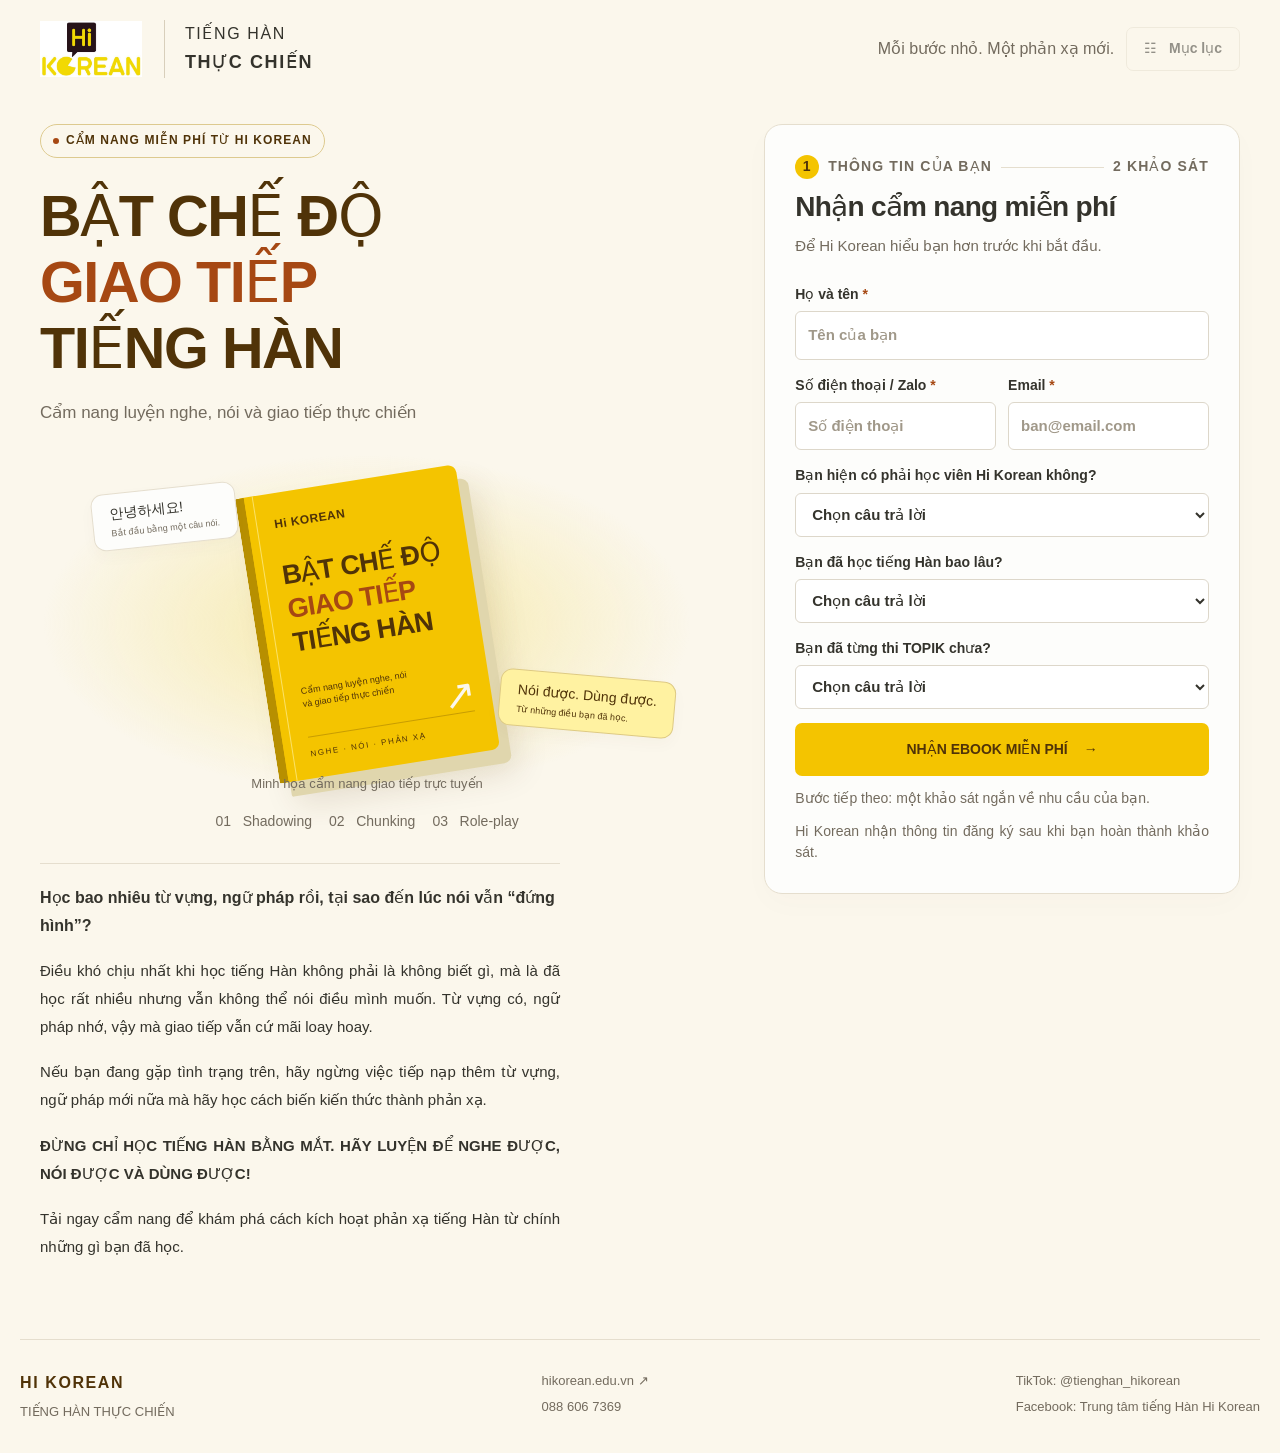
==== commit 870ead73: "Add webinar invitation after ebook signup" ====
--- a/index.html
+++ b/index.html
@@ -1,11 +1,26 @@
 <!doctype html>
-<html lang="vi"><head><meta charset="utf-8"><meta name="viewport" content="width=device-width,initial-scale=1"><meta name="robots" content="noindex,nofollow"><meta name="theme-color" content="#F4C400"><meta name="description" content="Cẩm nang luyện nghe, nói và giao tiếp tiếng Hàn thực chiến cùng Hi Korean."><title>Bật chế độ giao tiếp tiếng Hàn · Hi Korean</title><link rel="icon" type="image/jpeg" href="assets/logo.jpg"><link rel="stylesheet" href="styles.css?v=20261016"><script defer src="content.js?v=20261016"></script><script defer src="gifts.js?v=20261016"></script><script defer src="app.js?v=20261016-data3"></script></head><body>
+<html lang="vi"><head><meta charset="utf-8"><meta name="viewport" content="width=device-width,initial-scale=1"><meta name="robots" content="noindex,nofollow"><meta name="theme-color" content="#F4C400"><meta name="description" content="Cẩm nang luyện nghe, nói và giao tiếp tiếng Hàn thực chiến cùng Hi Korean."><title>Bật chế độ giao tiếp tiếng Hàn · Hi Korean</title><link rel="icon" type="image/jpeg" href="assets/logo.jpg"><link rel="stylesheet" href="styles.css?v=20261020-webinar1"><script defer src="content.js?v=20261016"></script><script defer src="gifts.js?v=20261016"></script><script defer src="app.js?v=20261020-webinar1"></script></head><body>
 <a class="skip" href="#main">Đến nội dung chính</a>
 <header class="site-header"><a class="brand" href="#dang-ky" aria-label="Hi Korean, trang đầu"><img src="assets/logo.jpg" alt="Hi Korean"><span>TIẾNG HÀN<br><b>THỰC CHIẾN</b></span></a><div class="header-right"><span class="header-caption">Mỗi bước nhỏ. Một phản xạ mới.</span><button id="gifts-open" class="outline small" data-go="10" disabled>🎁 &nbsp; Quà tặng</button><button id="menu-open" class="outline small" disabled>☷ &nbsp; Mục lục</button></div></header>
 <div id="progress"></div><main id="main" tabindex="-1"></main>
 <footer><div><strong>HI KOREAN</strong><span>TIẾNG HÀN THỰC CHIẾN</span></div><div><a href="https://hikorean.edu.vn" target="_blank" rel="noopener">hikorean.edu.vn ↗</a><a href="tel:0886067369">088 606 7369</a></div><div><a href="https://www.tiktok.com/@tienghan_hikorean" target="_blank" rel="noopener">TikTok: @tienghan_hikorean</a><span>Facebook: Trung tâm tiếng Hàn Hi Korean</span></div></footer>
 <dialog id="review-dialog" aria-labelledby="review-title"><button class="dialog-close" data-close aria-label="Đóng">×</button><span class="eyebrow">GÓC DUYỆT THIẾT KẾ</span><h2 id="review-title">Một cẩm nang trực tuyến, từng bước thực hành.</h2><p>Nền kem, vàng ấm và nâu đậm lấy từ PowerPoint chị cung cấp. Mỗi màn hình tập trung vào một bước.</p><ol class="review-flow"><li>Đăng ký</li><li>Khảo sát nhu cầu</li><li>Popup mở khóa → phần vấn đề</li><li>Mục lục truy cập từ thanh điều hướng</li><li>Vấn đề giao tiếp</li><li>Shadowing</li><li>Chunking</li><li>Role-play</li><li>Luyện nói với AI</li><li>Lời mời thực chiến giao tiếp</li><li>Trang quà tặng</li></ol><h3>Đã bấm thử được</h3><p>Kiểm tra form, khảo sát, mở khóa tuần tự, quay lại, lưu tiến độ trên trình duyệt, phát video, ẩn/hiện lời và đáp án, sao chép prompt, liên kết Zalo.</p><h3>Cần bổ sung trước khi ra mắt</h3><ul><li><b>Nơi nhận đăng ký:</b> thông tin và khảo sát được gửi về Hi Korean khi hoàn tất đăng ký.</li><li><b>Ảnh hướng dẫn Voice:</b> đang dùng minh họa hội thoại; cần ảnh thao tác thực tế. Mô tả gói và giới hạn Voice trong brief cần kiểm tra lại trước khi đăng.</li></ul><p class="note">Mở khóa theo tiến độ là hành vi của bản mẫu trên thiết bị, không phải cơ chế bảo vệ nội dung.</p><button class="outline" id="reset-open">Bắt đầu lại bản mẫu</button></dialog>
 <dialog id="ebook-dialog" aria-labelledby="ebook-title" class="unlock-popup"><div class="success-icon">✓</div><h2 id="ebook-title">🎉 MỞ KHÓA EBOOK THÀNH CÔNG!</h2><p>Bạn đã sẵn sàng thay đổi cách học tiếng Hàn của mình.</p><p>Với cẩm nang “BẬT CHẾ ĐỘ GIAO TIẾP TIẾNG HÀN”, hãy khám phá cách luyện nghe, nói và kích hoạt phản xạ để những gì bạn đã học thực sự được sử dụng trong giao tiếp.</p><p><strong>Đừng chỉ học để biết. Hãy luyện để nói được!</strong></p><p>👉 Nhấn nút bên dưới để nhận cẩm nang của bạn.</p><button class="primary full" data-enter-guide>NHẬN EBOOK NGAY →</button></dialog>
+<dialog id="webinar-invite" class="webinar-invite" aria-labelledby="webinar-invite-title" aria-describedby="webinar-invite-description">
+  <button class="dialog-close" type="button" data-close aria-label="Đóng giới thiệu webinar" autofocus>×</button>
+  <div class="webinar-invite-layout">
+    <div class="webinar-invite-copy">
+      <span class="pill">WEBINAR MIỄN PHÍ · HI KOREAN</span>
+      <h2 id="webinar-invite-title">Xóa nỗi sợ<br><em>nói tiếng Hàn</em></h2>
+      <p id="webinar-invite-description">Thực hành giao tiếp cùng cô Phương Thúy, CEO Hi Korean.</p>
+      <div class="event-info"><div><strong>19h30</strong><span>Ngày 22/10 và 24/10/2026<br>Giờ Việt Nam</span></div><div><strong>Online</strong><span>Qua Zoom</span></div></div>
+      <ul class="webinar-invite-benefits"><li>Thực hành các phương pháp luyện giao tiếp và ứng dụng AI.</li><li>Nhận góp ý, chỉnh sửa trực tiếp tại buổi học.</li></ul>
+      <a class="primary webinar-cta" href="https://zalo.me/g/feqg3fkfv5kmssvjqx7y" target="_blank" rel="noopener"><span class="cta-spark" aria-hidden="true">✦</span><span>ĐĂNG KÝ WEBINAR MIỄN PHÍ<br><small>Vào nhóm Zalo để nhận thông tin ↗</small></span></a>
+      <p class="webinar-invite-note">Bạn có thể đóng popup bằng dấu × và tiếp tục xem cẩm nang.</p>
+    </div>
+    <figure class="webinar-invite-portrait"><img src="assets/phuong-thuy.jpg" alt="Cô Nguyễn Phương Thúy, CEO Hi Korean"><figcaption>Cô Phương Thúy<span>CEO Hi Korean</span></figcaption></figure>
+  </div>
+</dialog>
 <dialog id="reset-dialog" aria-labelledby="reset-title"><h2 id="reset-title">Bắt đầu lại bản mẫu?</h2><p>Xóa thông tin thử và tiến độ của bản mẫu trên trình duyệt này.</p><div class="actions"><button class="outline" data-close>Giữ tiến độ</button><button class="primary" id="reset-confirm">Bắt đầu lại</button></div></dialog>
 <div id="toast" role="status" aria-live="polite"></div><noscript>Vui lòng bật JavaScript để trải nghiệm hành trình học.</noscript>
 </body></html>
--- a/styles.css
+++ b/styles.css
@@ -46,3 +46,14 @@
 /* Registration returns to the original two-column cover and information form. */
 body[data-screen=registration]{background:#FBF7EC}body[data-screen=registration]:before{display:none}body[data-screen=registration] .hero{grid-template-columns:minmax(0,1.1fr) minmax(360px,.8fr);gap:70px;align-items:start}body[data-screen=registration] .hero h1{font-size:clamp(36px,4.5vw,62px);line-height:1.15}body[data-screen=registration] .form-panel{background:#FDFDFB}body[data-screen=registration] .hero-sub{font-size:17px}body[data-screen=registration] .hero-message{font-size:16px;line-height:1.8}body[data-screen=registration] .hero-message>strong{display:block;margin-bottom:16px}body[data-screen=registration] .registration-intro p{font-size:15px;line-height:1.85;margin-bottom:18px}body[data-screen=registration] .form-panel h2{font-size:28px}body[data-screen=registration] .form-panel .sub{font-size:15px}body[data-screen=registration] label.field{font-size:14px}
 @media(max-width:1100px){body[data-screen=registration] .hero{gap:35px}}@media(max-width:760px){body[data-screen=registration] .hero{display:flex;gap:30px}body[data-screen=registration] .hero h1{font-size:43px}body[data-screen=registration] .hero-message{font-size:15px}body[data-screen=registration] .form-panel{order:0}}
+
+/* A dismissible invitation, separate from the webinar at the end of the guide. */
+dialog.webinar-invite{width:min(900px,calc(100% - 28px));max-width:900px;max-height:calc(100dvh - 28px);padding:36px;overflow-y:auto;background:#fff8df;background-image:linear-gradient(110deg,#fff8dff5,#fff4d5e8),url('assets/palace-autumn.png');background-size:cover;background-position:center;box-sizing:border-box}
+.webinar-invite .dialog-close{position:sticky;float:right;top:0;right:0;margin:-20px -20px 0 0;width:44px;height:44px;display:grid;place-items:center;background:#fffdf4;border:1px solid #e3d4a7;z-index:2;line-height:1}
+.webinar-invite-layout{display:grid;grid-template-columns:minmax(0,1.5fr) minmax(180px,.8fr);gap:30px;align-items:center;clear:none}
+.webinar-invite h2{font-size:clamp(30px,4vw,43px);line-height:1.16;margin:20px 0 14px;color:var(--brown)}.webinar-invite h2 em{font-style:normal;color:var(--orange)}
+.webinar-invite .pill{font-size:12px;letter-spacing:.06em}.webinar-invite p{font-size:16px;line-height:1.65}.webinar-invite .event-info{margin:18px 0;gap:18px}.webinar-invite .event-info strong{font-size:24px}.webinar-invite .event-info span{font-size:14px}
+.webinar-invite-benefits{padding-left:21px;margin:18px 0 22px;font-size:15px;line-height:1.7}.webinar-invite-benefits li{font-size:15px;margin:8px 0}
+.webinar-invite .webinar-cta{position:relative;isolation:isolate;overflow:hidden;display:flex;gap:12px;width:100%;min-height:78px;padding:16px 12px;font-size:16px;line-height:1.5;text-align:center;background:linear-gradient(120deg,#ffe463,#f8c400,#ffe463);border:2px solid #d3a521;box-shadow:0 4px 0 #d1a62c;animation:cta-glow 2.8s ease-in-out infinite}.webinar-invite .webinar-cta small{font-size:14px;font-weight:400}
+.webinar-invite .webinar-invite-note{font-size:13px;color:var(--muted);margin:17px 0 0}.webinar-invite-portrait{margin:0;align-self:stretch;display:flex;flex-direction:column;justify-content:center}.webinar-invite-portrait img{display:block;width:100%;height:330px;object-fit:cover;object-position:50% 22%;border-radius:120px 120px 14px 14px}.webinar-invite-portrait figcaption{text-align:center;font-size:18px;font-weight:700;color:var(--brown);margin-top:14px}.webinar-invite-portrait figcaption span{display:block;font-size:13px;font-weight:400;color:var(--muted);margin-top:4px}
+@media(max-width:620px){dialog.webinar-invite{padding:26px 22px;width:calc(100% - 24px);max-height:calc(100dvh - 24px)}.webinar-invite-layout{grid-template-columns:1fr;gap:0}.webinar-invite h2{font-size:35px;margin-top:18px}.webinar-invite .pill{font-size:10px;max-width:calc(100% - 26px)}.webinar-invite-portrait{display:none}.webinar-invite .dialog-close{margin:-14px -10px 0 0}.webinar-invite p{font-size:15px}.webinar-invite-benefits,.webinar-invite-benefits li{font-size:14px}.webinar-invite .event-info span{font-size:13px}.webinar-invite .webinar-cta{font-size:14px}.webinar-invite .webinar-cta small{font-size:12px}.webinar-invite .webinar-invite-note{font-size:12px}}
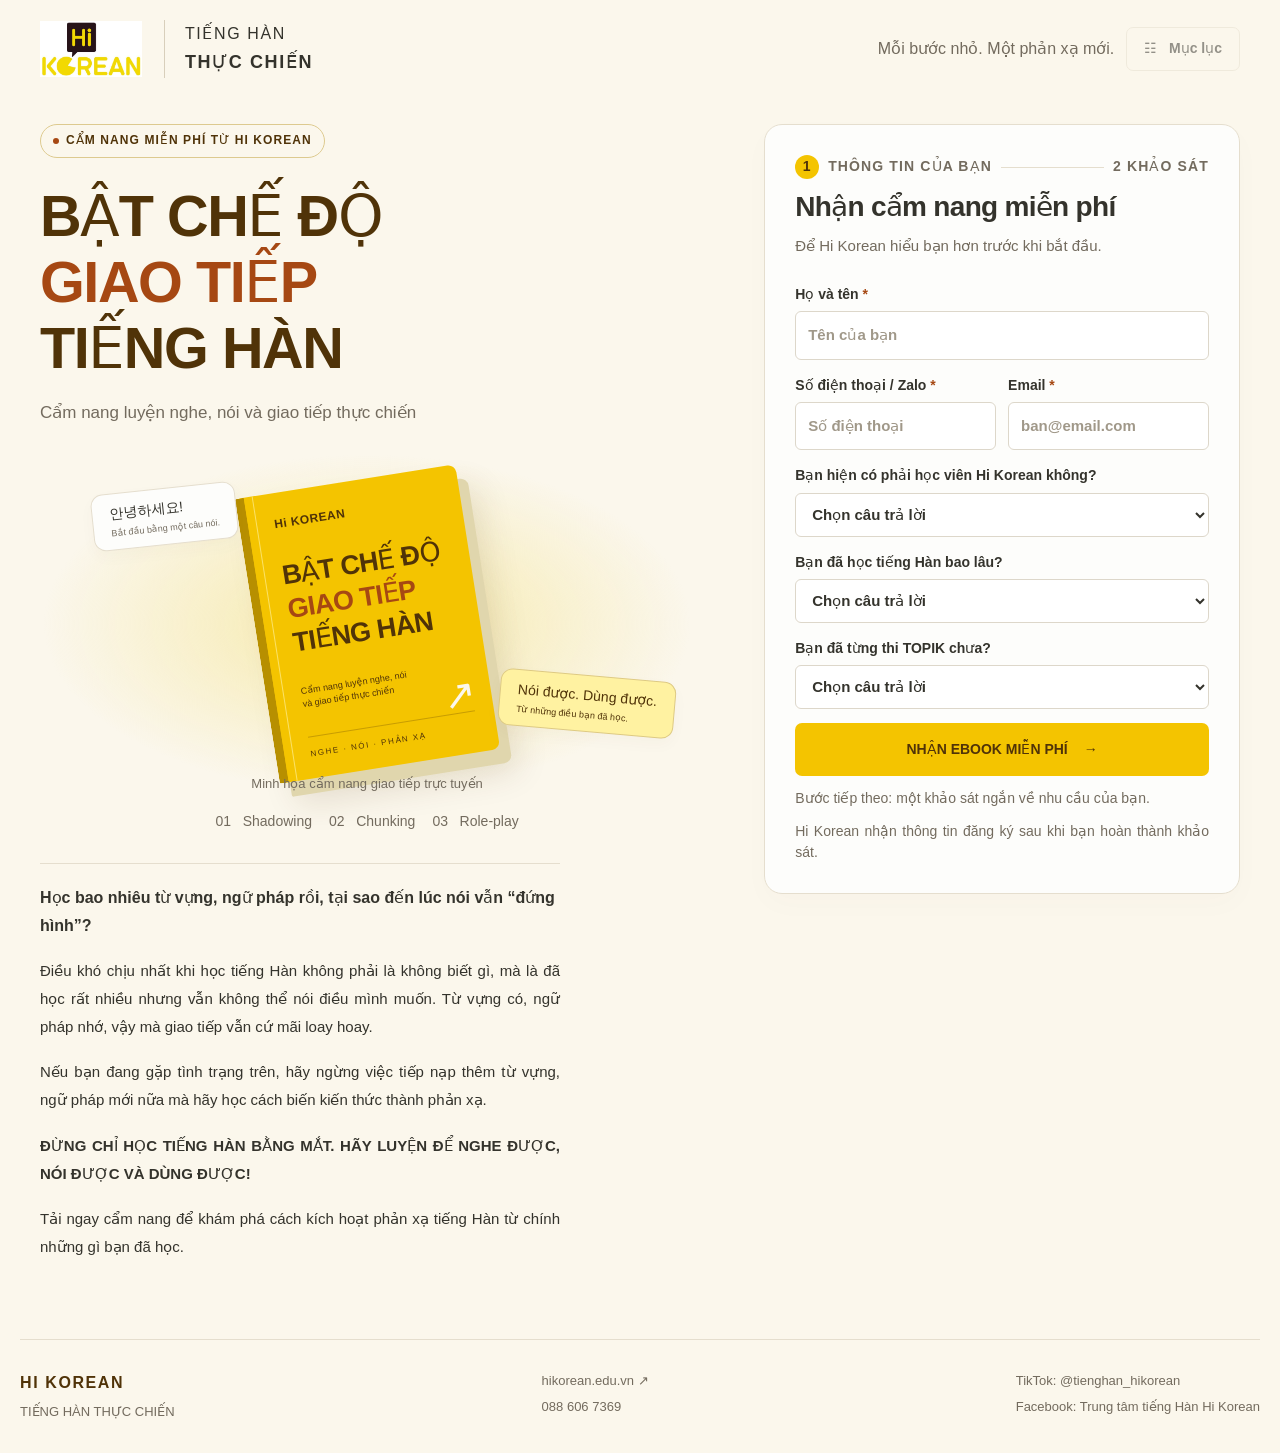
==== commit 8614eb80: "Make webinar popup easy to close" ====
--- a/index.html
+++ b/index.html
@@ -1,5 +1,5 @@
 <!doctype html>
-<html lang="vi"><head><meta charset="utf-8"><meta name="viewport" content="width=device-width,initial-scale=1"><meta name="robots" content="noindex,nofollow"><meta name="theme-color" content="#F4C400"><meta name="description" content="Cẩm nang luyện nghe, nói và giao tiếp tiếng Hàn thực chiến cùng Hi Korean."><title>Bật chế độ giao tiếp tiếng Hàn · Hi Korean</title><link rel="icon" type="image/jpeg" href="assets/logo.jpg"><link rel="stylesheet" href="styles.css?v=20261020-webinar1"><script defer src="content.js?v=20261016"></script><script defer src="gifts.js?v=20261016"></script><script defer src="app.js?v=20261020-webinar1"></script></head><body>
+<html lang="vi"><head><meta charset="utf-8"><meta name="viewport" content="width=device-width,initial-scale=1"><meta name="robots" content="noindex,nofollow"><meta name="theme-color" content="#F4C400"><meta name="description" content="Cẩm nang luyện nghe, nói và giao tiếp tiếng Hàn thực chiến cùng Hi Korean."><title>Bật chế độ giao tiếp tiếng Hàn · Hi Korean</title><link rel="icon" type="image/jpeg" href="assets/logo.jpg"><link rel="stylesheet" href="styles.css?v=20261020-close2"><script defer src="content.js?v=20261016"></script><script defer src="gifts.js?v=20261016"></script><script defer src="app.js?v=20261020-webinar1"></script></head><body>
 <a class="skip" href="#main">Đến nội dung chính</a>
 <header class="site-header"><a class="brand" href="#dang-ky" aria-label="Hi Korean, trang đầu"><img src="assets/logo.jpg" alt="Hi Korean"><span>TIẾNG HÀN<br><b>THỰC CHIẾN</b></span></a><div class="header-right"><span class="header-caption">Mỗi bước nhỏ. Một phản xạ mới.</span><button id="gifts-open" class="outline small" data-go="10" disabled>🎁 &nbsp; Quà tặng</button><button id="menu-open" class="outline small" disabled>☷ &nbsp; Mục lục</button></div></header>
 <div id="progress"></div><main id="main" tabindex="-1"></main>
@@ -7,7 +7,7 @@
 <dialog id="review-dialog" aria-labelledby="review-title"><button class="dialog-close" data-close aria-label="Đóng">×</button><span class="eyebrow">GÓC DUYỆT THIẾT KẾ</span><h2 id="review-title">Một cẩm nang trực tuyến, từng bước thực hành.</h2><p>Nền kem, vàng ấm và nâu đậm lấy từ PowerPoint chị cung cấp. Mỗi màn hình tập trung vào một bước.</p><ol class="review-flow"><li>Đăng ký</li><li>Khảo sát nhu cầu</li><li>Popup mở khóa → phần vấn đề</li><li>Mục lục truy cập từ thanh điều hướng</li><li>Vấn đề giao tiếp</li><li>Shadowing</li><li>Chunking</li><li>Role-play</li><li>Luyện nói với AI</li><li>Lời mời thực chiến giao tiếp</li><li>Trang quà tặng</li></ol><h3>Đã bấm thử được</h3><p>Kiểm tra form, khảo sát, mở khóa tuần tự, quay lại, lưu tiến độ trên trình duyệt, phát video, ẩn/hiện lời và đáp án, sao chép prompt, liên kết Zalo.</p><h3>Cần bổ sung trước khi ra mắt</h3><ul><li><b>Nơi nhận đăng ký:</b> thông tin và khảo sát được gửi về Hi Korean khi hoàn tất đăng ký.</li><li><b>Ảnh hướng dẫn Voice:</b> đang dùng minh họa hội thoại; cần ảnh thao tác thực tế. Mô tả gói và giới hạn Voice trong brief cần kiểm tra lại trước khi đăng.</li></ul><p class="note">Mở khóa theo tiến độ là hành vi của bản mẫu trên thiết bị, không phải cơ chế bảo vệ nội dung.</p><button class="outline" id="reset-open">Bắt đầu lại bản mẫu</button></dialog>
 <dialog id="ebook-dialog" aria-labelledby="ebook-title" class="unlock-popup"><div class="success-icon">✓</div><h2 id="ebook-title">🎉 MỞ KHÓA EBOOK THÀNH CÔNG!</h2><p>Bạn đã sẵn sàng thay đổi cách học tiếng Hàn của mình.</p><p>Với cẩm nang “BẬT CHẾ ĐỘ GIAO TIẾP TIẾNG HÀN”, hãy khám phá cách luyện nghe, nói và kích hoạt phản xạ để những gì bạn đã học thực sự được sử dụng trong giao tiếp.</p><p><strong>Đừng chỉ học để biết. Hãy luyện để nói được!</strong></p><p>👉 Nhấn nút bên dưới để nhận cẩm nang của bạn.</p><button class="primary full" data-enter-guide>NHẬN EBOOK NGAY →</button></dialog>
 <dialog id="webinar-invite" class="webinar-invite" aria-labelledby="webinar-invite-title" aria-describedby="webinar-invite-description">
-  <button class="dialog-close" type="button" data-close aria-label="Đóng giới thiệu webinar" autofocus>×</button>
+  <button class="dialog-close" type="button" data-close aria-label="Đóng giới thiệu webinar" autofocus><span aria-hidden="true">×</span> Đóng</button>
   <div class="webinar-invite-layout">
     <div class="webinar-invite-copy">
       <span class="pill">WEBINAR MIỄN PHÍ · HI KOREAN</span>
@@ -16,7 +16,7 @@
       <div class="event-info"><div><strong>19h30</strong><span>Ngày 22/10 và 24/10/2026<br>Giờ Việt Nam</span></div><div><strong>Online</strong><span>Qua Zoom</span></div></div>
       <ul class="webinar-invite-benefits"><li>Thực hành các phương pháp luyện giao tiếp và ứng dụng AI.</li><li>Nhận góp ý, chỉnh sửa trực tiếp tại buổi học.</li></ul>
       <a class="primary webinar-cta" href="https://zalo.me/g/feqg3fkfv5kmssvjqx7y" target="_blank" rel="noopener"><span class="cta-spark" aria-hidden="true">✦</span><span>ĐĂNG KÝ WEBINAR MIỄN PHÍ<br><small>Vào nhóm Zalo để nhận thông tin ↗</small></span></a>
-      <p class="webinar-invite-note">Bạn có thể đóng popup bằng dấu × và tiếp tục xem cẩm nang.</p>
+      <button class="webinar-continue" type="button" data-close>Đóng và tiếp tục →</button>
     </div>
     <figure class="webinar-invite-portrait"><img src="assets/phuong-thuy.jpg" alt="Cô Nguyễn Phương Thúy, CEO Hi Korean"><figcaption>Cô Phương Thúy<span>CEO Hi Korean</span></figcaption></figure>
   </div>
--- a/styles.css
+++ b/styles.css
@@ -57,3 +57,6 @@
 .webinar-invite .webinar-cta{position:relative;isolation:isolate;overflow:hidden;display:flex;gap:12px;width:100%;min-height:78px;padding:16px 12px;font-size:16px;line-height:1.5;text-align:center;background:linear-gradient(120deg,#ffe463,#f8c400,#ffe463);border:2px solid #d3a521;box-shadow:0 4px 0 #d1a62c;animation:cta-glow 2.8s ease-in-out infinite}.webinar-invite .webinar-cta small{font-size:14px;font-weight:400}
 .webinar-invite .webinar-invite-note{font-size:13px;color:var(--muted);margin:17px 0 0}.webinar-invite-portrait{margin:0;align-self:stretch;display:flex;flex-direction:column;justify-content:center}.webinar-invite-portrait img{display:block;width:100%;height:330px;object-fit:cover;object-position:50% 22%;border-radius:120px 120px 14px 14px}.webinar-invite-portrait figcaption{text-align:center;font-size:18px;font-weight:700;color:var(--brown);margin-top:14px}.webinar-invite-portrait figcaption span{display:block;font-size:13px;font-weight:400;color:var(--muted);margin-top:4px}
 @media(max-width:620px){dialog.webinar-invite{padding:26px 22px;width:calc(100% - 24px);max-height:calc(100dvh - 24px)}.webinar-invite-layout{grid-template-columns:1fr;gap:0}.webinar-invite h2{font-size:35px;margin-top:18px}.webinar-invite .pill{font-size:10px;max-width:calc(100% - 26px)}.webinar-invite-portrait{display:none}.webinar-invite .dialog-close{margin:-14px -10px 0 0}.webinar-invite p{font-size:15px}.webinar-invite-benefits,.webinar-invite-benefits li{font-size:14px}.webinar-invite .event-info span{font-size:13px}.webinar-invite .webinar-cta{font-size:14px}.webinar-invite .webinar-cta small{font-size:12px}.webinar-invite .webinar-invite-note{font-size:12px}}
+
+/* Clear exit controls keep the invitation optional on every screen size. */
+.webinar-invite .dialog-close{float:none;display:flex;gap:9px;width:max-content;min-width:108px;min-height:48px;margin:0 0 16px auto;padding:8px 16px;top:0;background:#fff;color:#332c23;border:2px solid #a8460c;border-radius:12px;font-size:17px;font-weight:700;box-shadow:0 3px 12px #332c2326}.webinar-invite .dialog-close span{font-size:30px;line-height:1}.webinar-invite .webinar-continue{display:block;width:100%;min-height:52px;margin-top:18px;padding:12px 16px;background:#fff;color:#332c23;border:2px solid #665b49;border-radius:10px;font-size:16px;font-weight:700;line-height:1.5}.webinar-invite .dialog-close:hover,.webinar-invite .webinar-continue:hover{background:#fff0b3}.webinar-invite .dialog-close:focus-visible,.webinar-invite .webinar-continue:focus-visible{outline:3px solid #a8460c;outline-offset:4px}
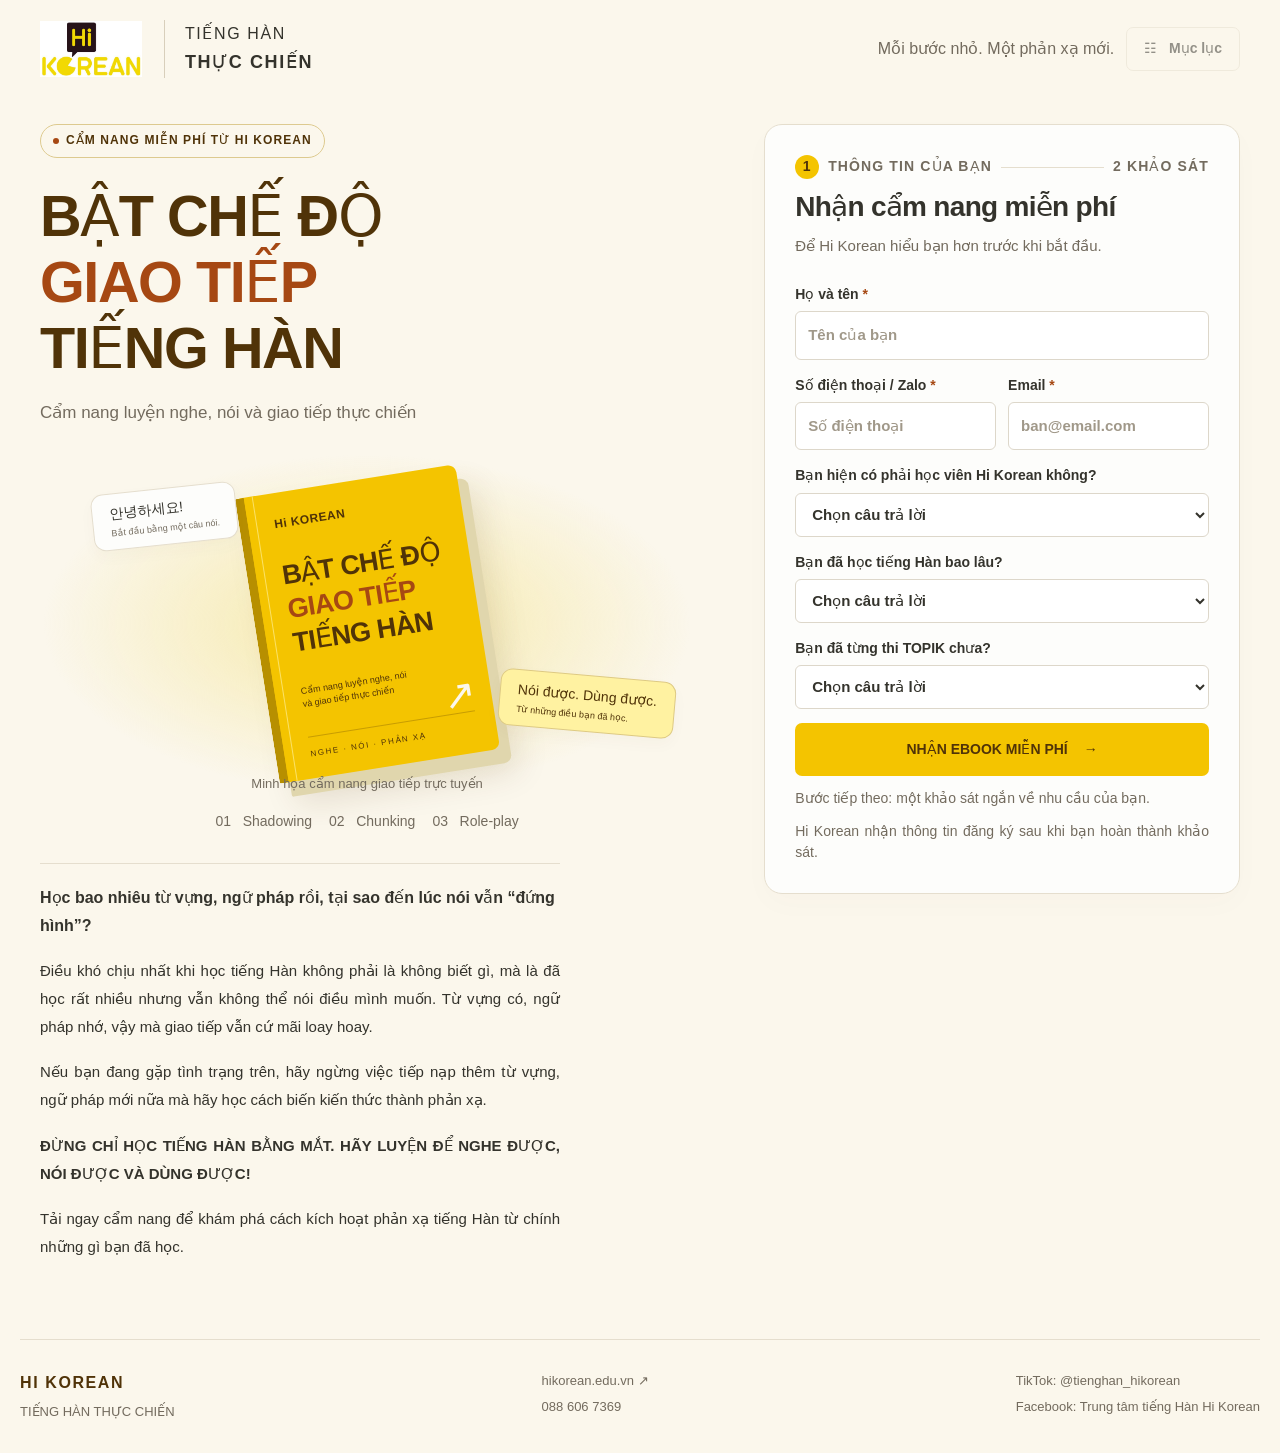
==== commit b0e289a1: "Remove outdated date and time from webinar invitation" ====
--- a/index.html
+++ b/index.html
@@ -13,7 +13,7 @@
       <span class="pill">WEBINAR MIỄN PHÍ · HI KOREAN</span>
       <h2 id="webinar-invite-title">Xóa nỗi sợ<br><em>nói tiếng Hàn</em></h2>
       <p id="webinar-invite-description">Thực hành giao tiếp cùng cô Phương Thúy, CEO Hi Korean.</p>
-      <div class="event-info"><div><strong>19h30</strong><span>Ngày 22/10 và 24/10/2026<br>Giờ Việt Nam</span></div><div><strong>Online</strong><span>Qua Zoom</span></div></div>
+      <div class="event-info"><div><strong>Online</strong><span>Qua Zoom</span></div></div>
       <ul class="webinar-invite-benefits"><li>Thực hành các phương pháp luyện giao tiếp và ứng dụng AI.</li><li>Nhận góp ý, chỉnh sửa trực tiếp tại buổi học.</li></ul>
       <a class="primary webinar-cta" href="https://zalo.me/g/feqg3fkfv5kmssvjqx7y" target="_blank" rel="noopener"><span class="cta-spark" aria-hidden="true">✦</span><span>ĐĂNG KÝ WEBINAR MIỄN PHÍ<br><small>Vào nhóm Zalo để nhận thông tin ↗</small></span></a>
       <button class="webinar-continue" type="button" data-close>Đóng và tiếp tục →</button>
